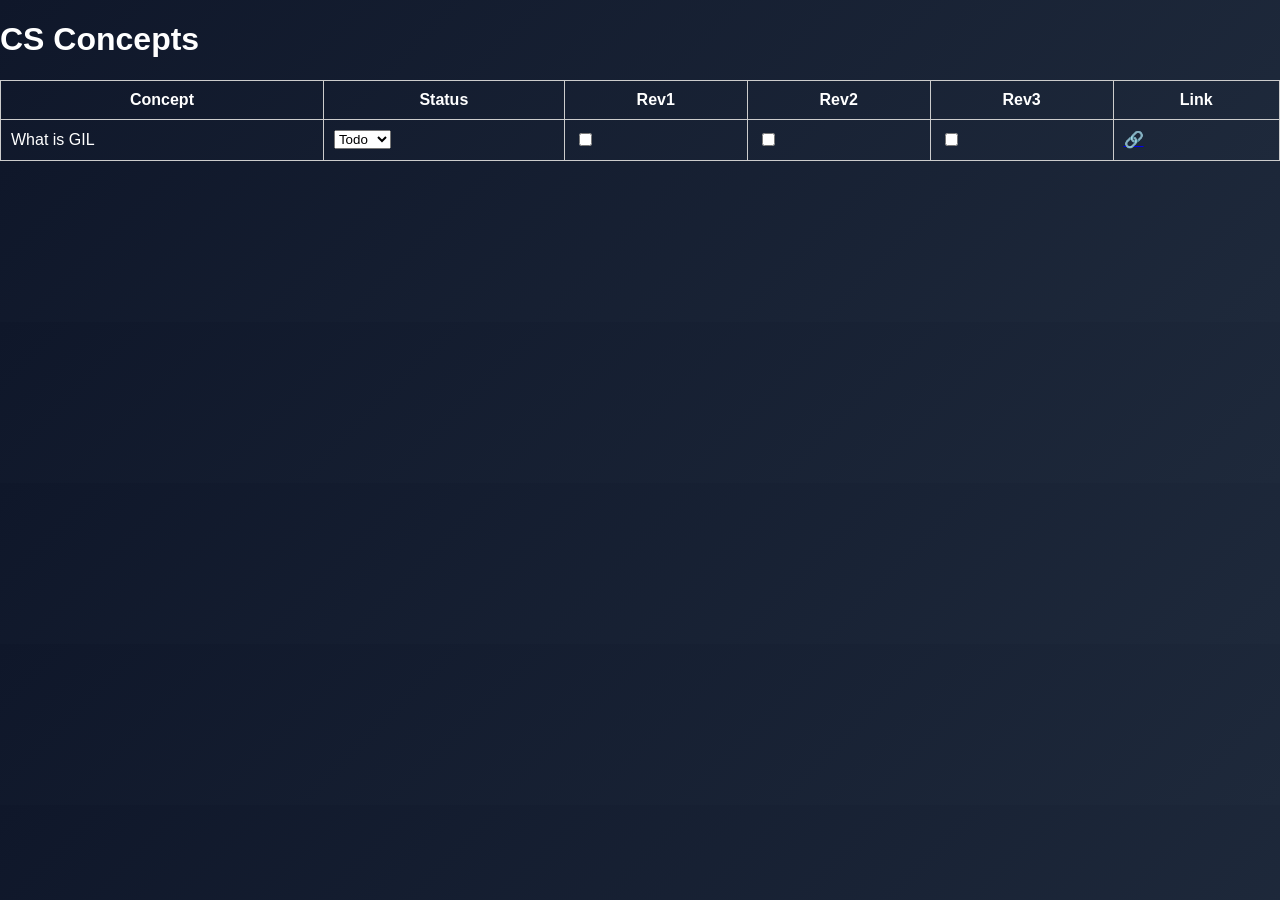
==== cs.html @ ec3ee874 "first commit" ====
<!DOCTYPE html>
<html>
<head>
<title>CS Tracker</title>
<link rel="stylesheet" href="css/styles.css">
</head>
<body>

<h1>CS Concepts</h1>
<table>
<thead>
<tr>
<th>Concept</th>
<th>Status</th>
<th>Rev1</th>
<th>Rev2</th>
<th>Rev3</th>
<th>Link</th>
</tr>
</thead>
<tbody></tbody>
</table>

<script src="js/storage.js"></script>
<script src="js/tracker.js"></script>
<script>loadTracker("cs")</script>

</body>
</html>
---- css/styles.css ----
body {
font-family: Arial, sans-serif;
margin: 0;
background: linear-gradient(135deg, #0f172a, #1e293b);
color: white;
}

.container {
text-align: center;
padding: 50px 20px;
}

.title {
font-size: 2.5rem;
margin-bottom: 40px;
}

.cards {
display: flex;
justify-content: center;
gap: 20px;
flex-wrap: wrap;
}

.card {
background: rgba(255,255,255,0.1);
padding: 20px;
border-radius: 10px;
text-decoration: none;
color: white;
width: 200px;
transition: 0.3s;
}

.card:hover {
transform: scale(1.05);
}

table {
width: 100%;
border-collapse: collapse;
}

td, th {
padding: 10px;
border: 1px solid #ccc;
}
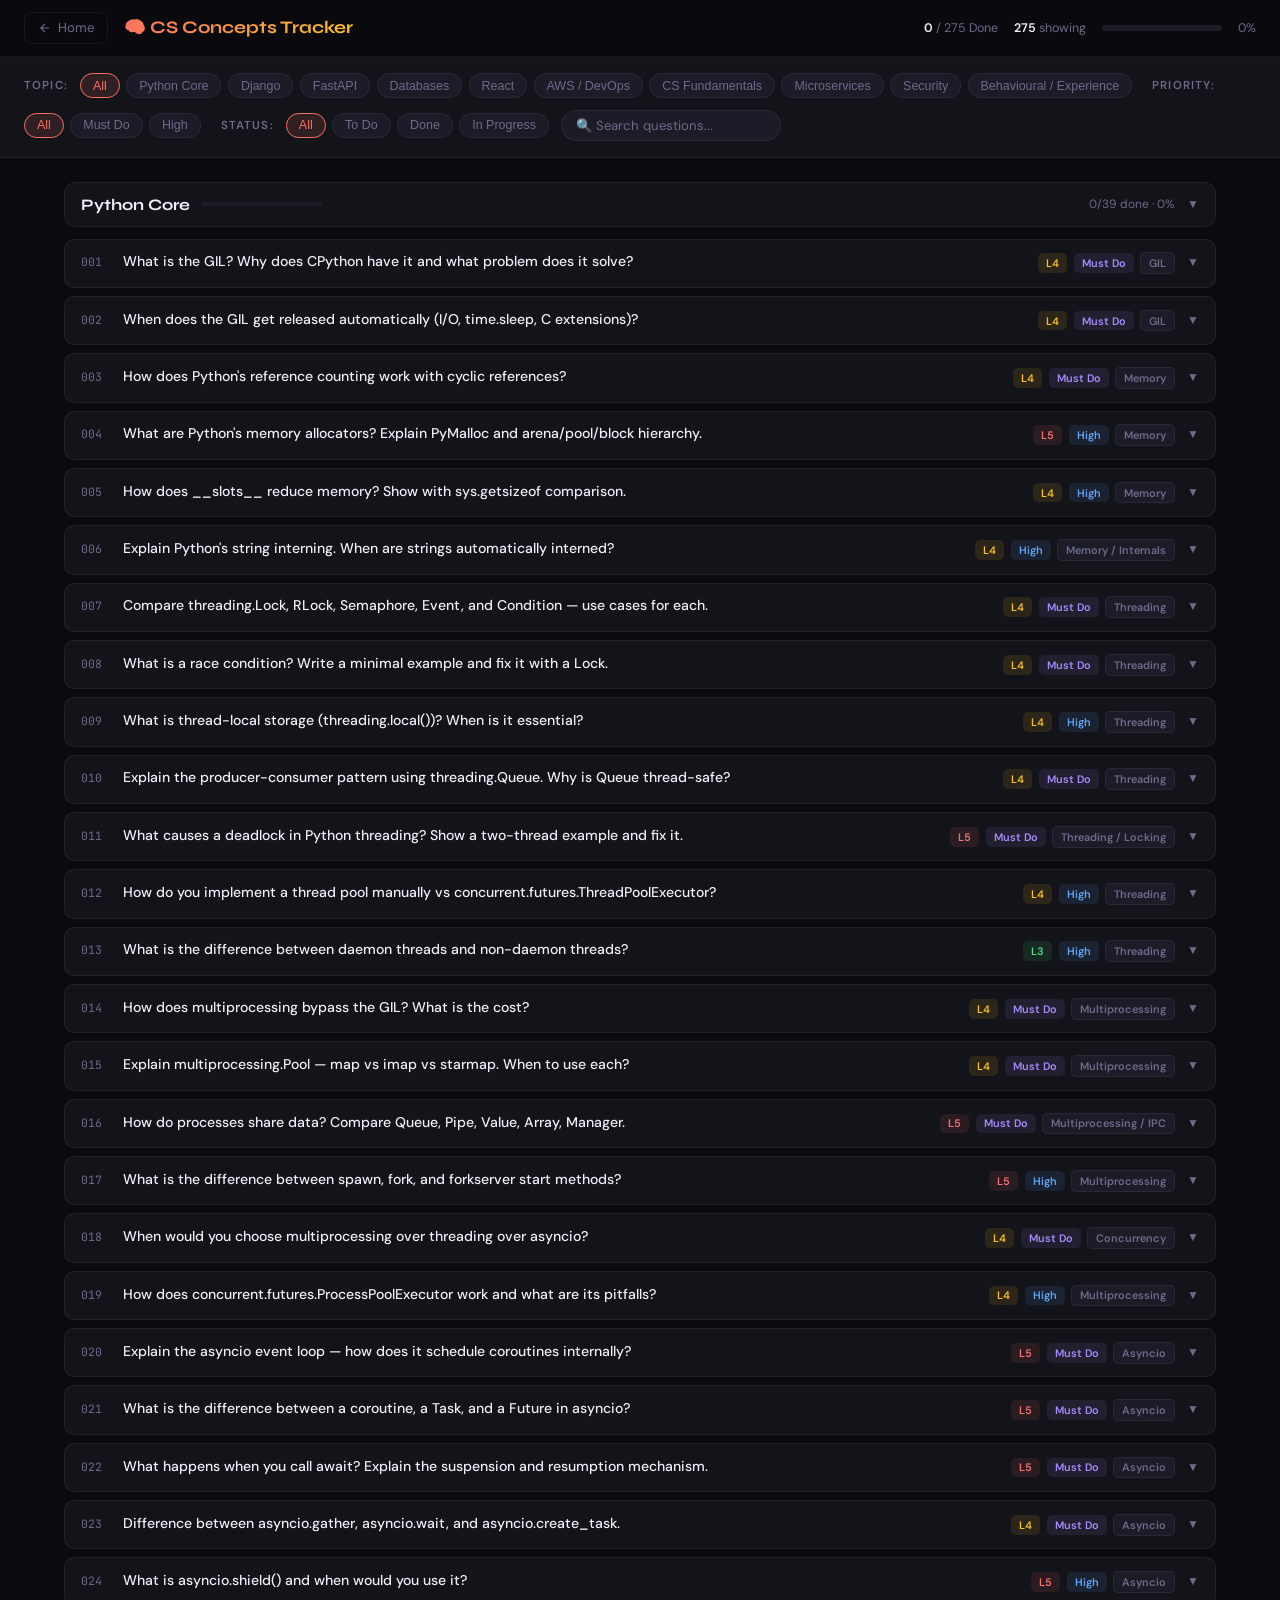
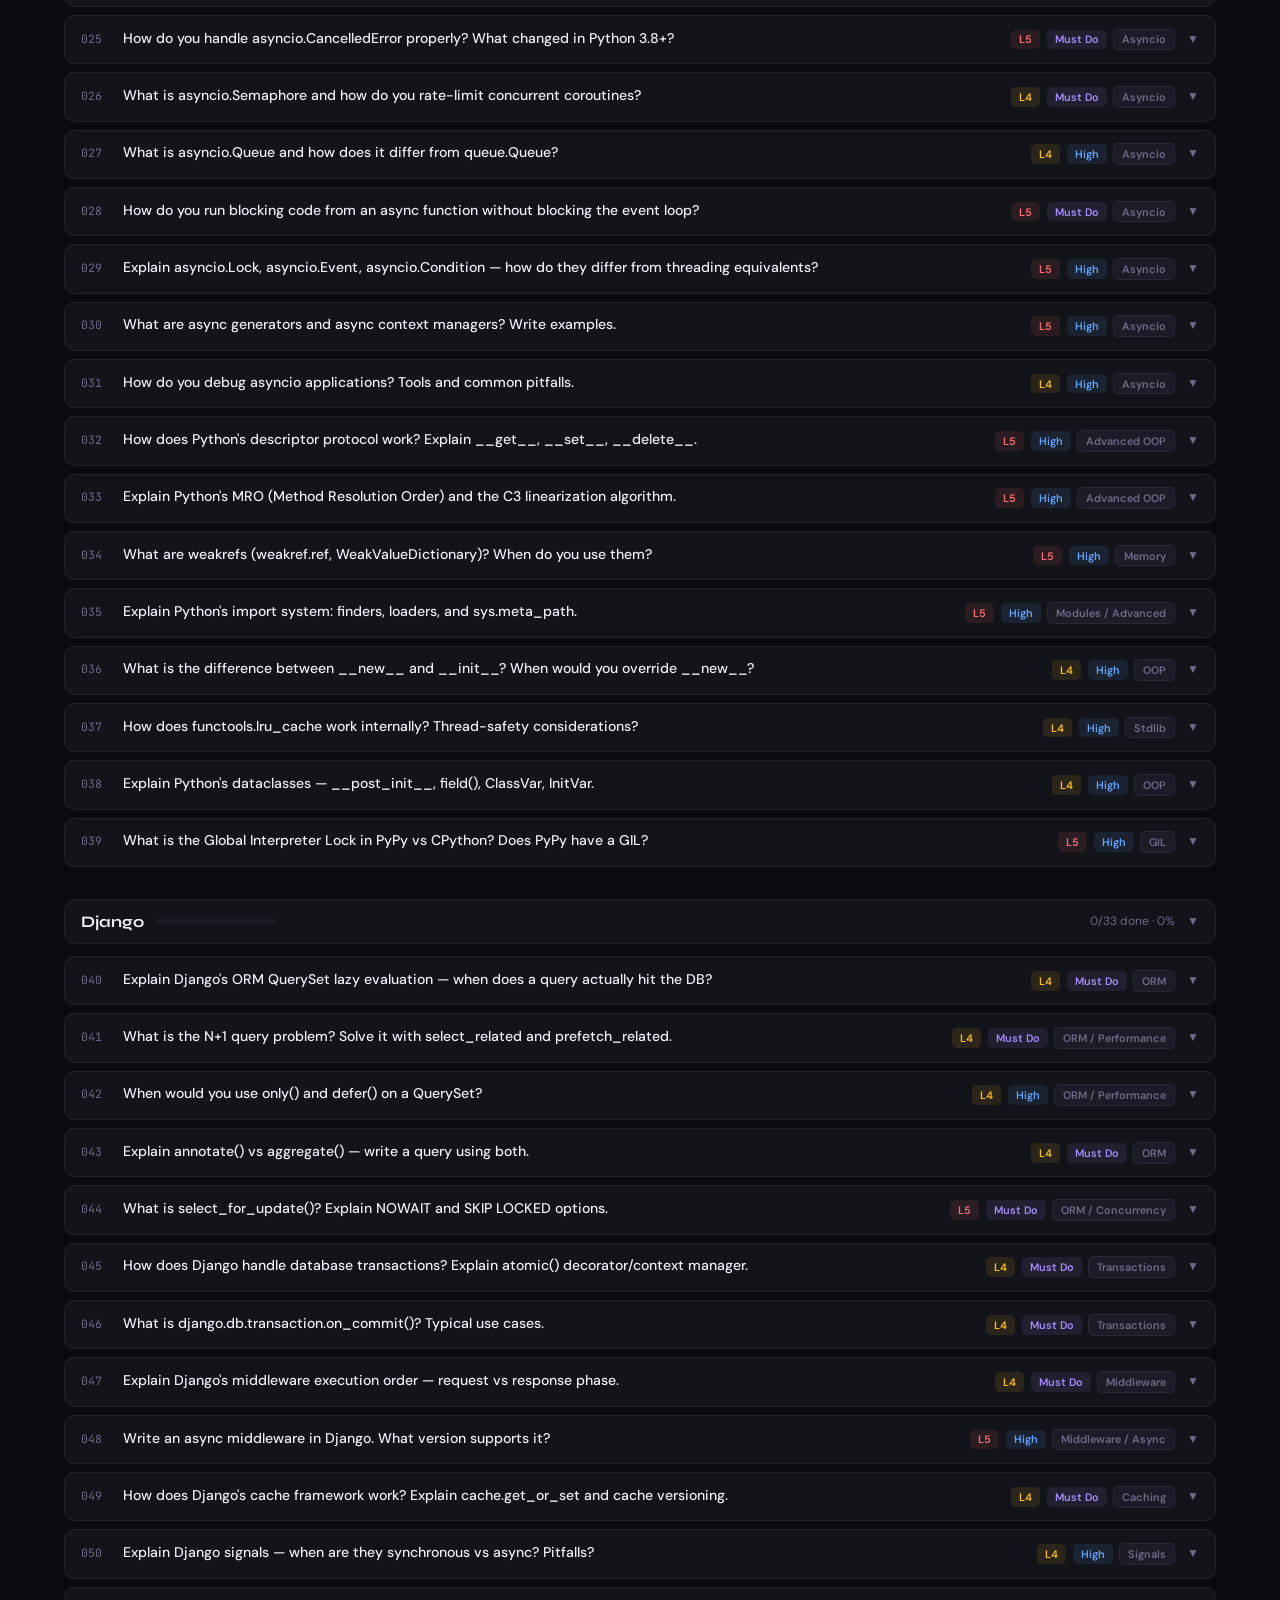
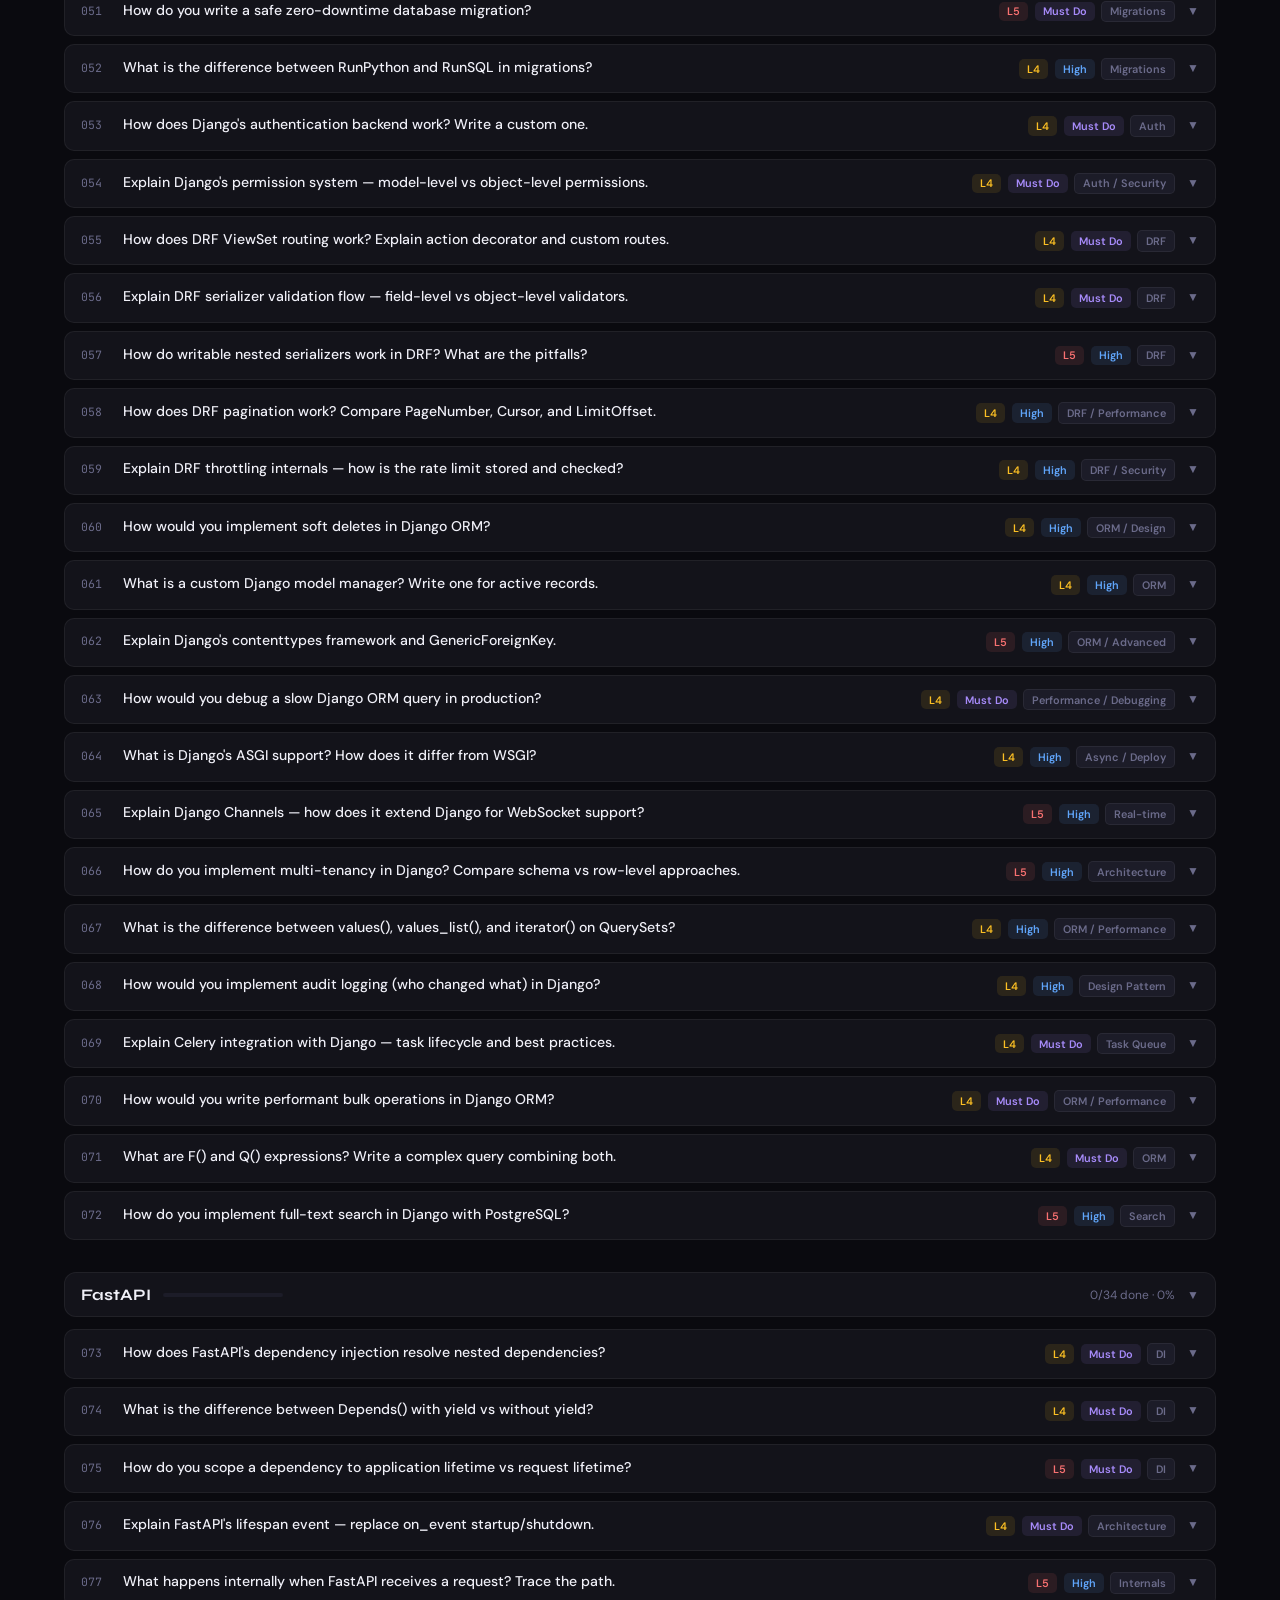
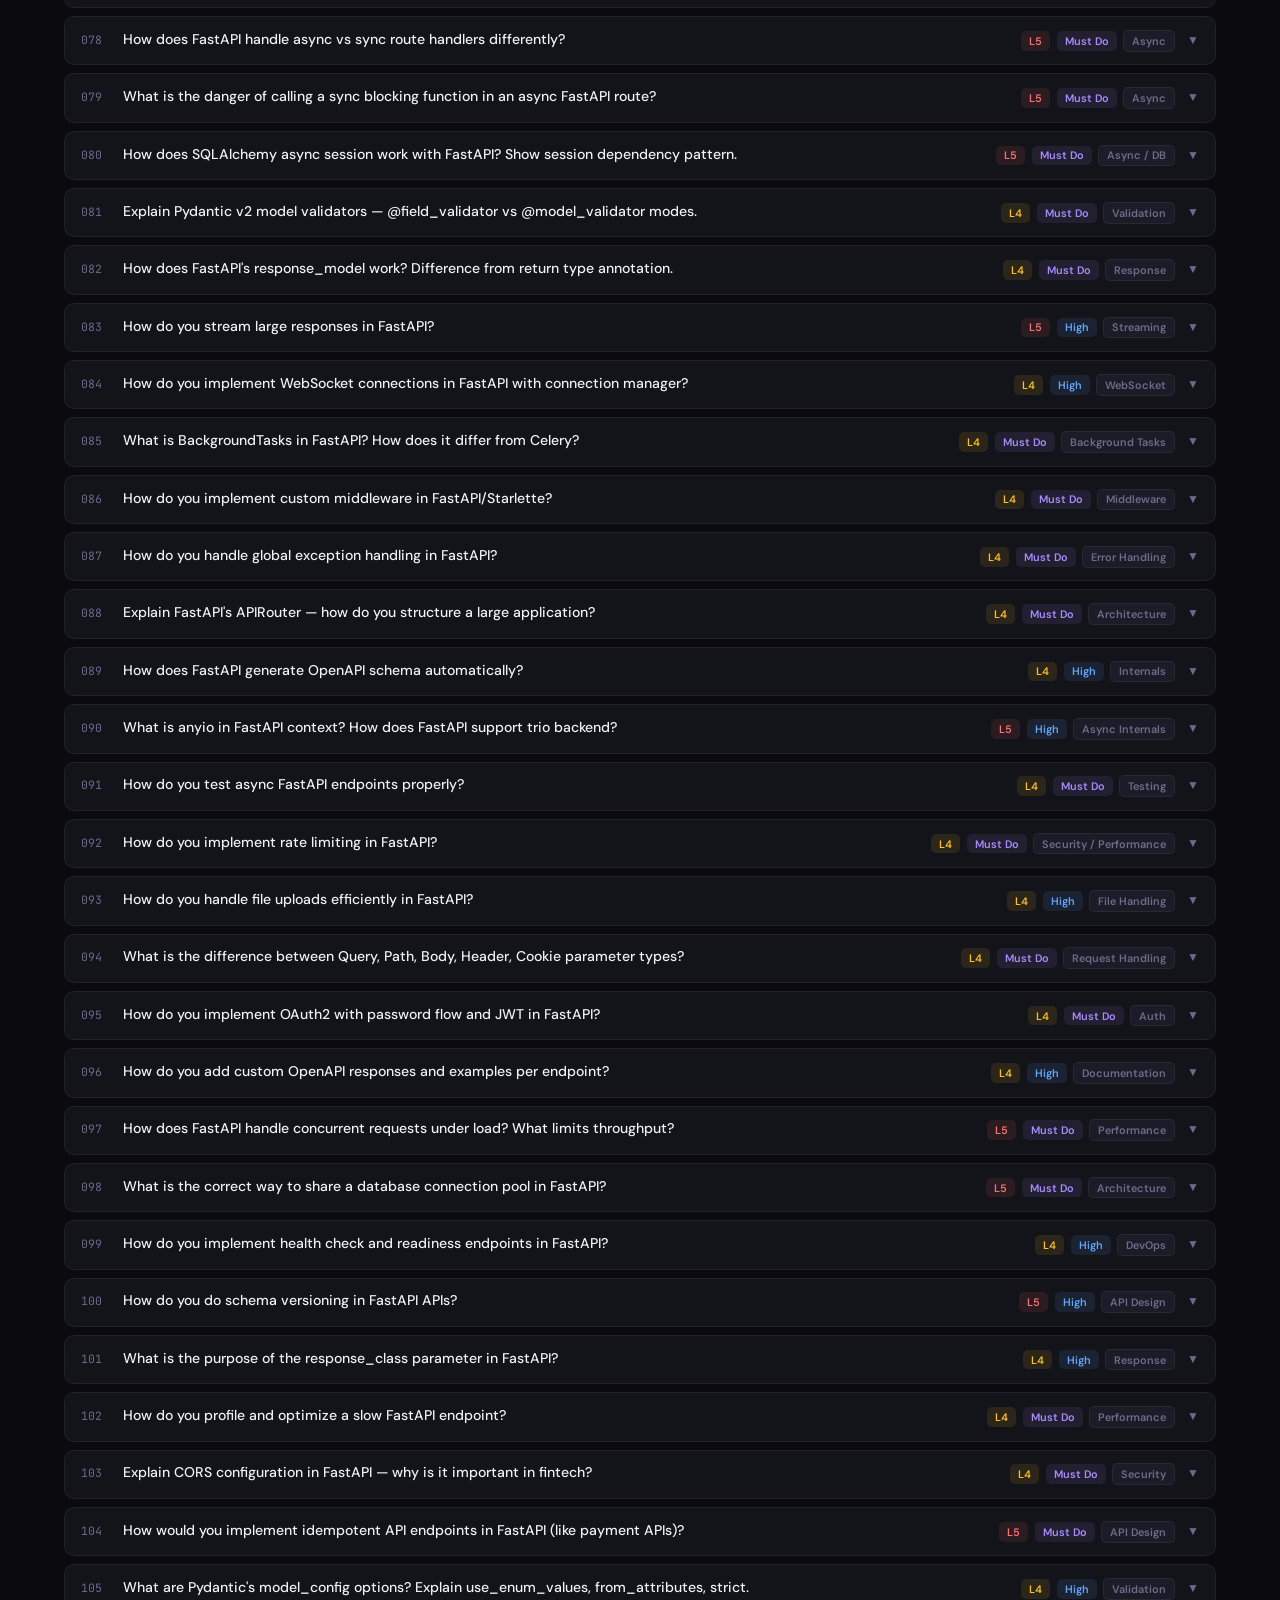
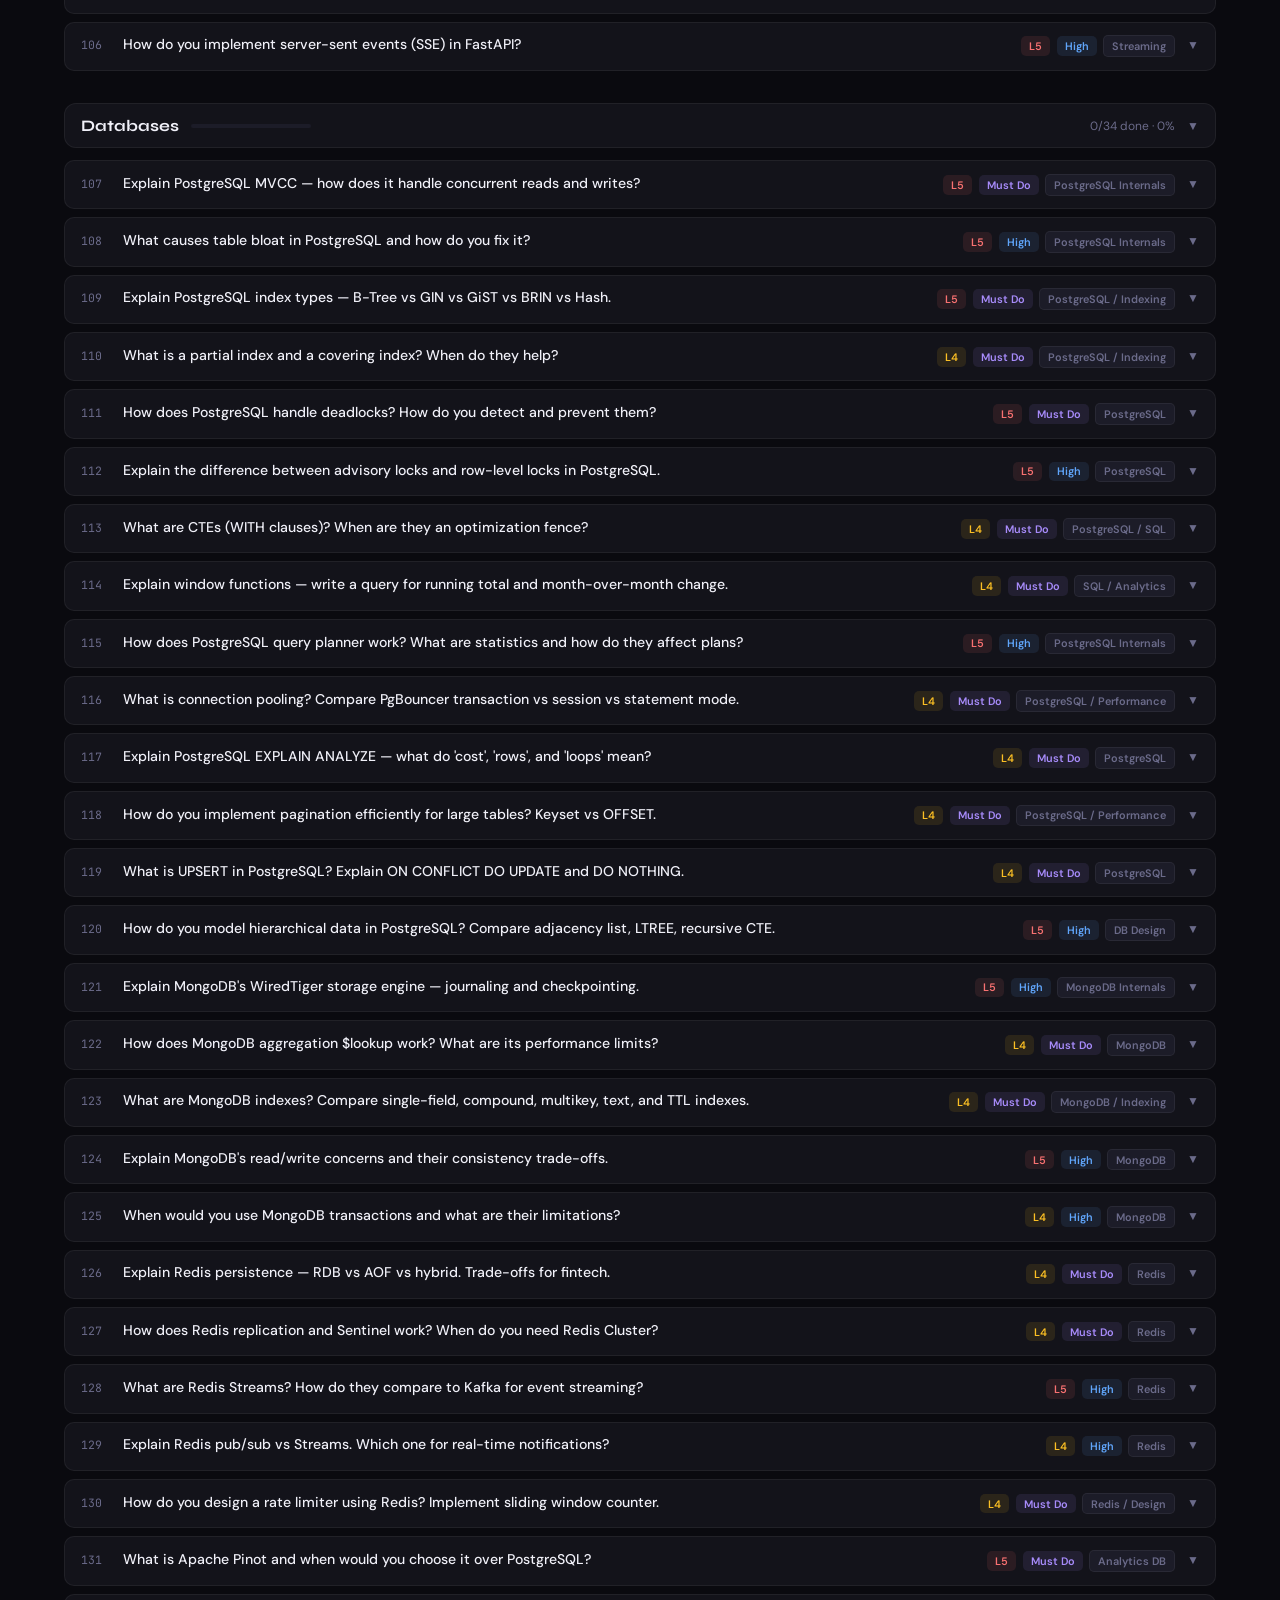
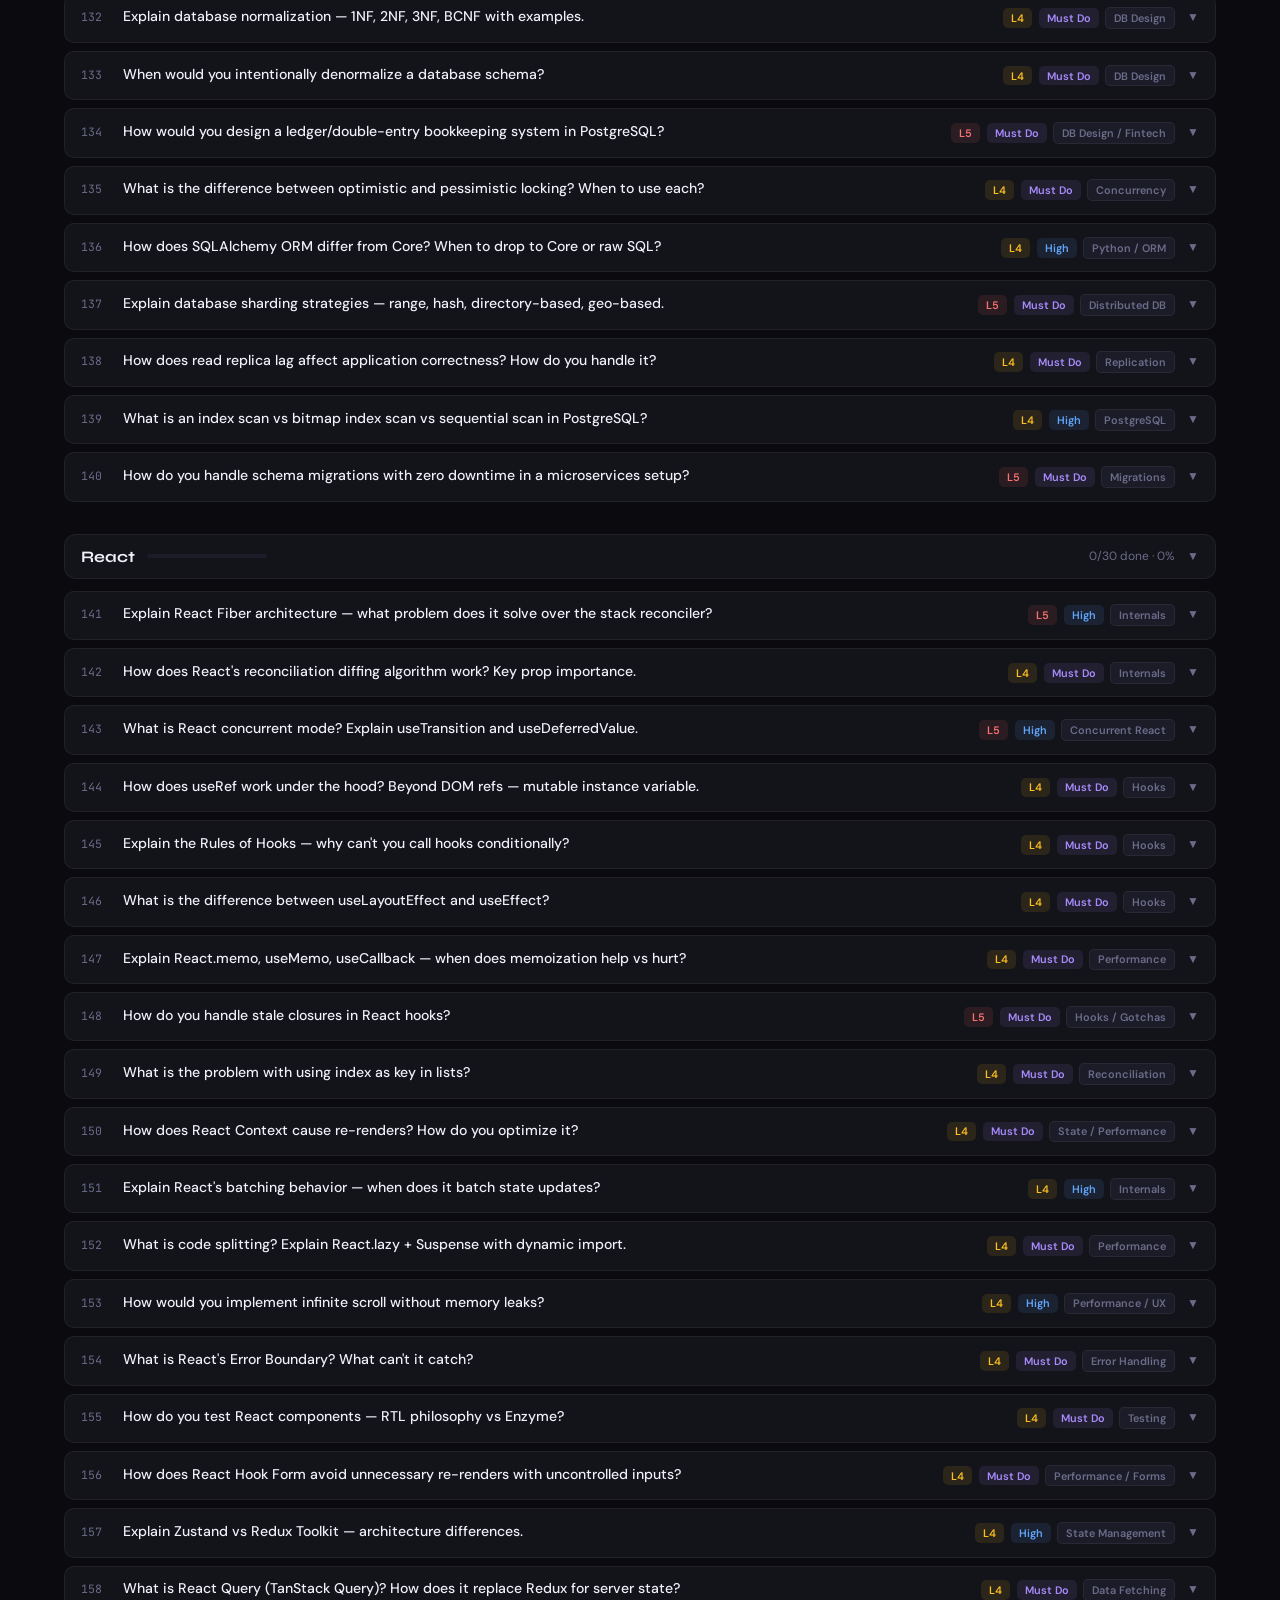
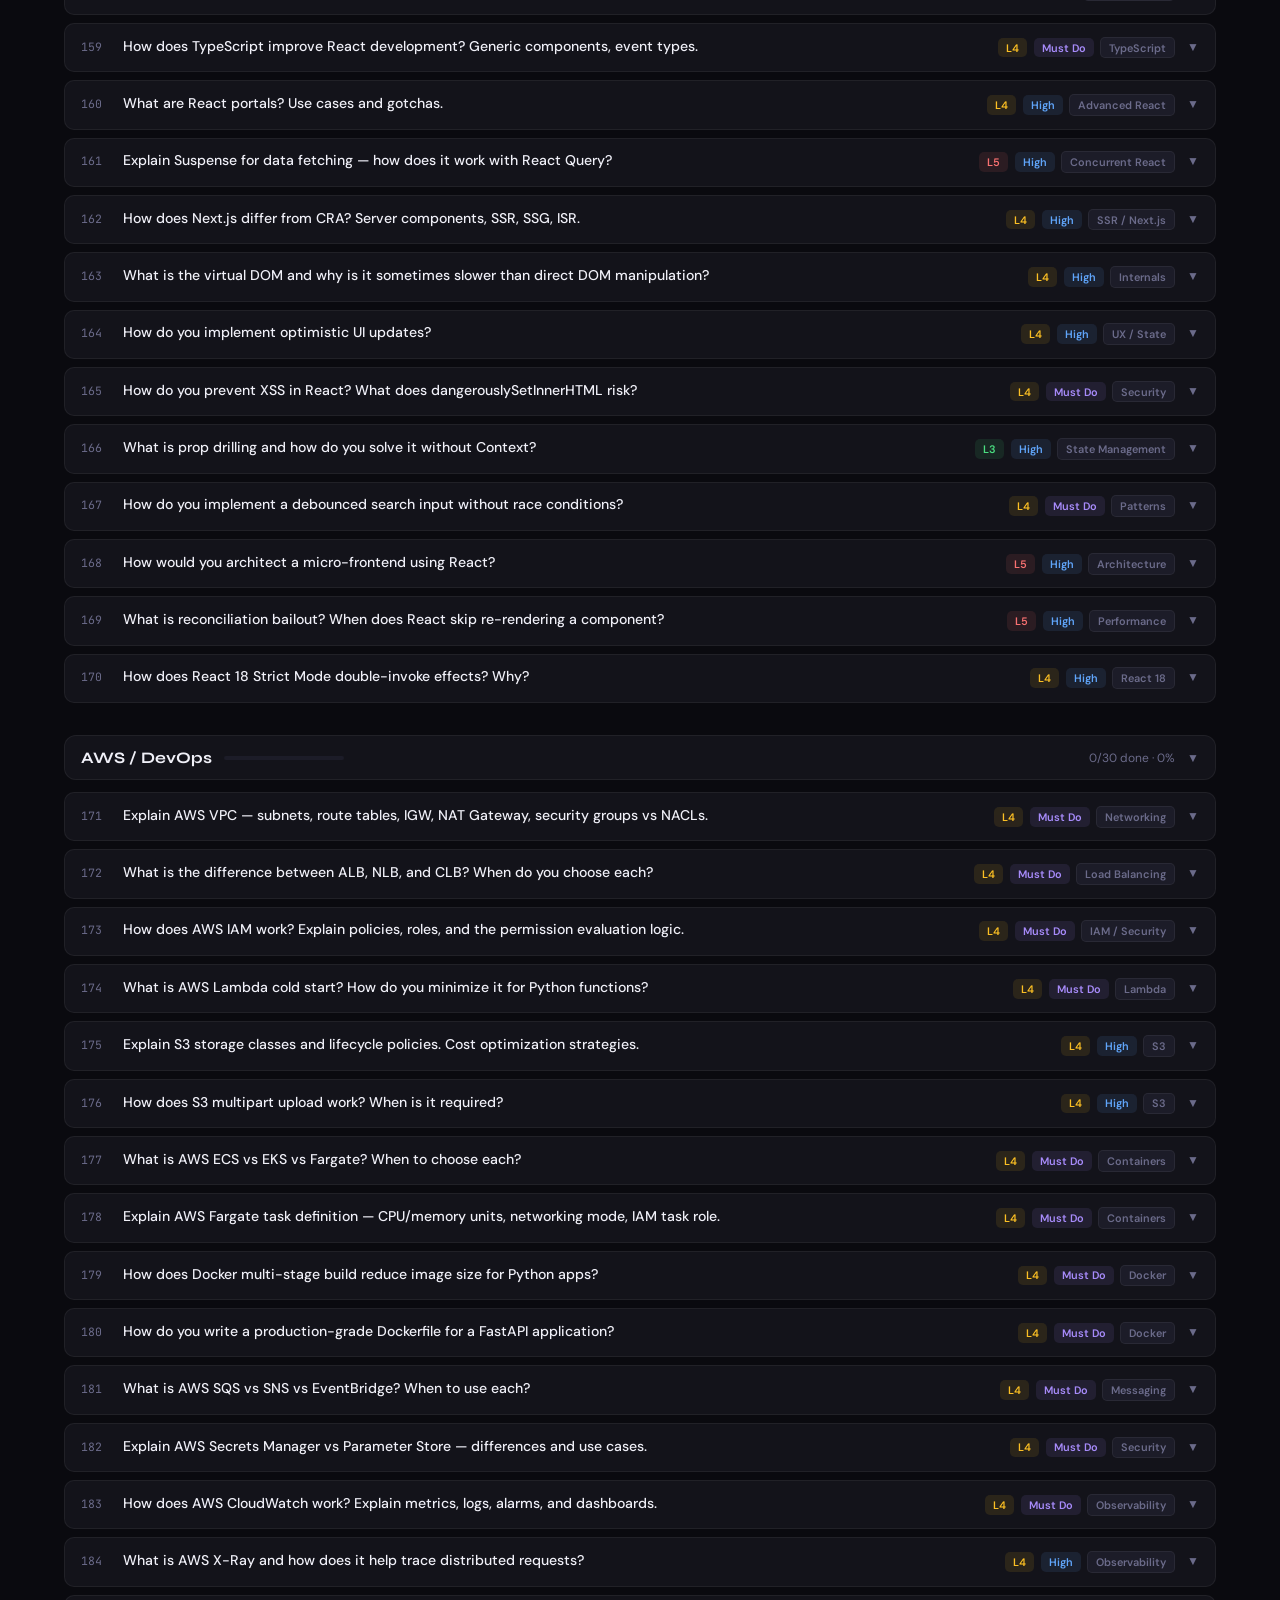
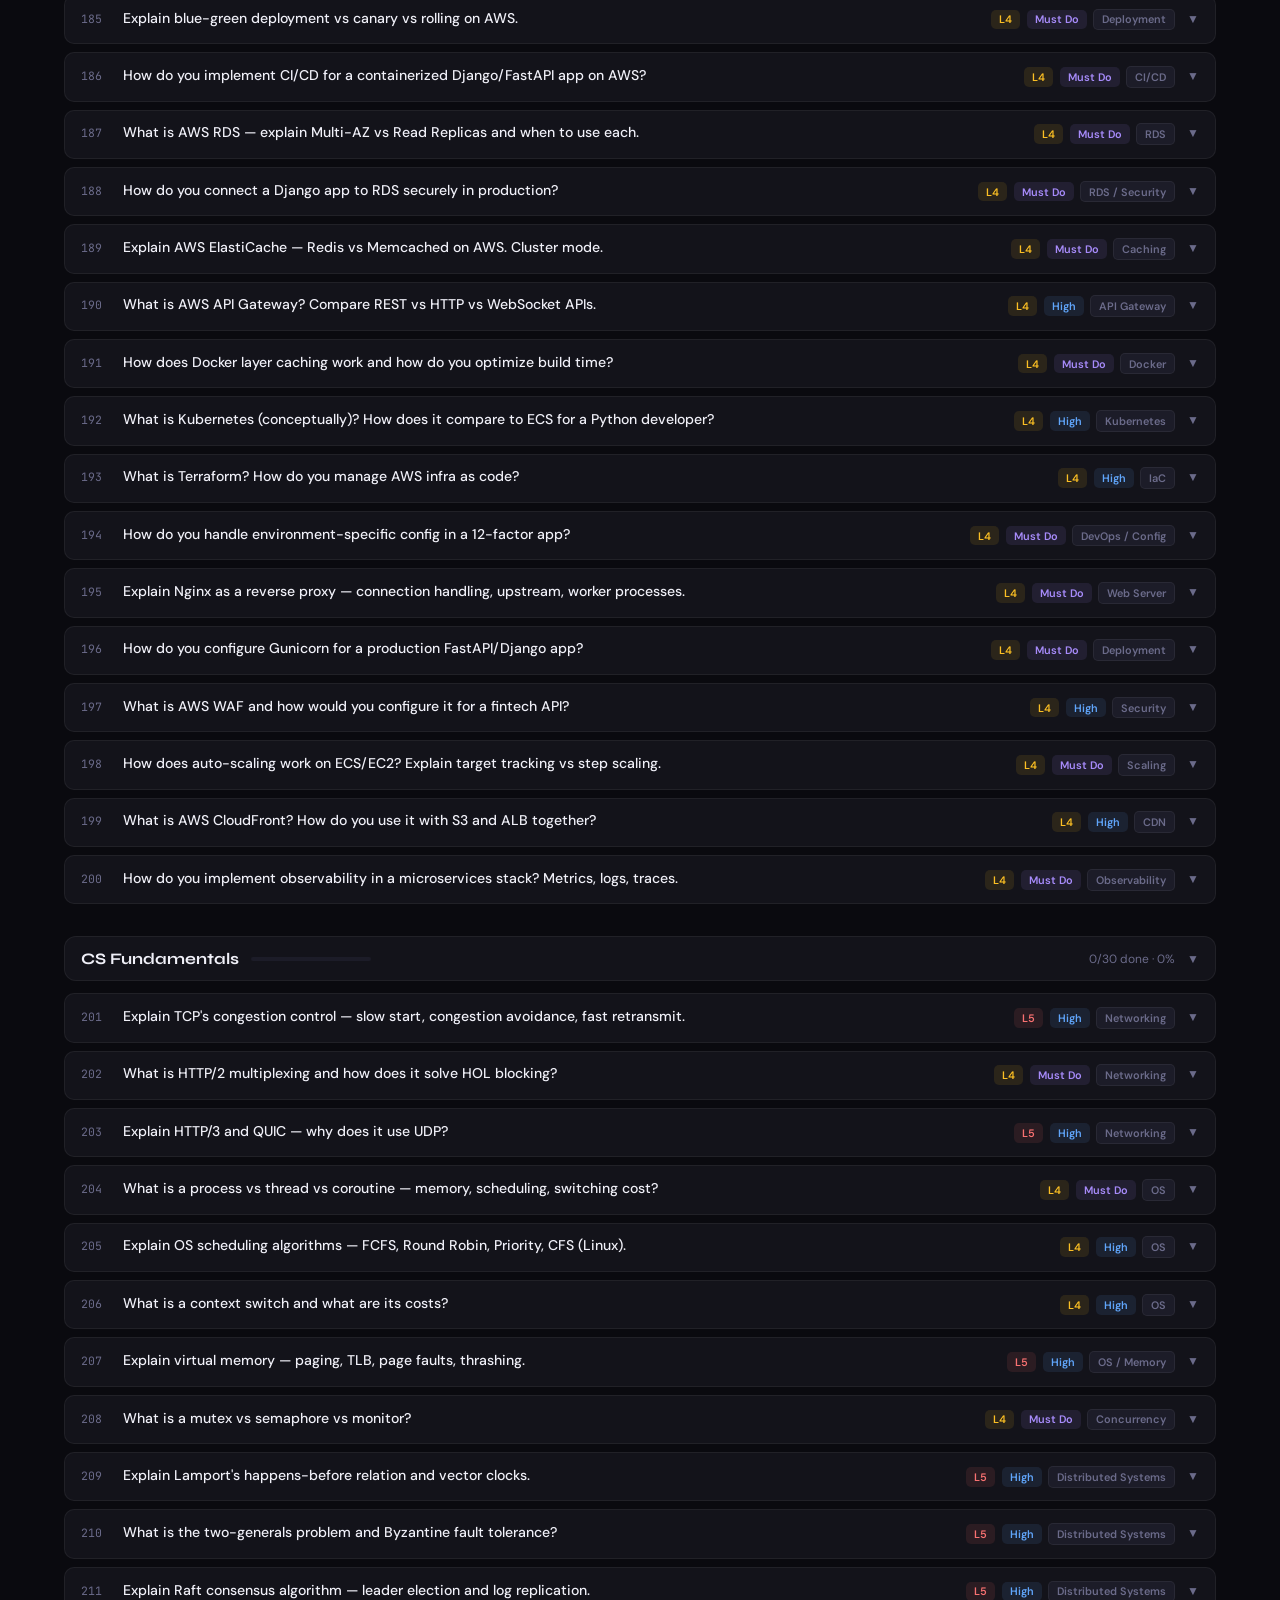
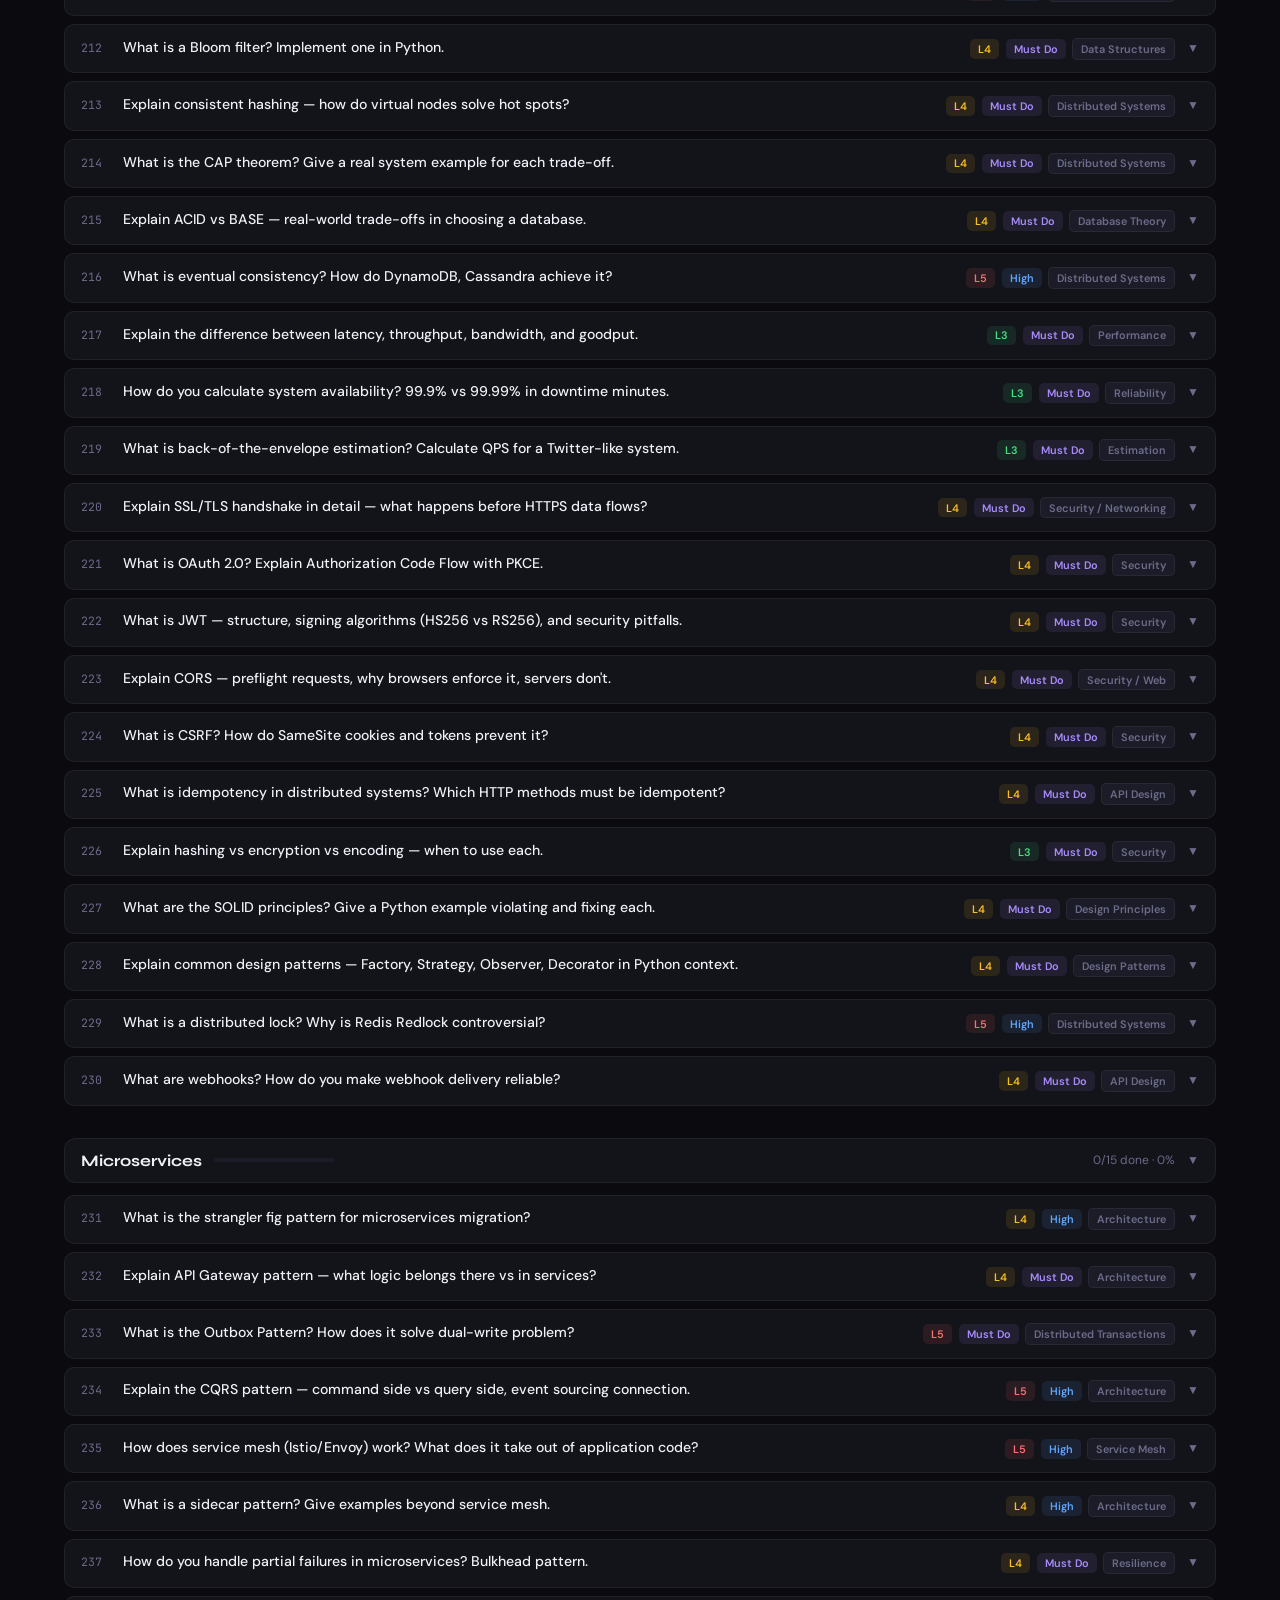
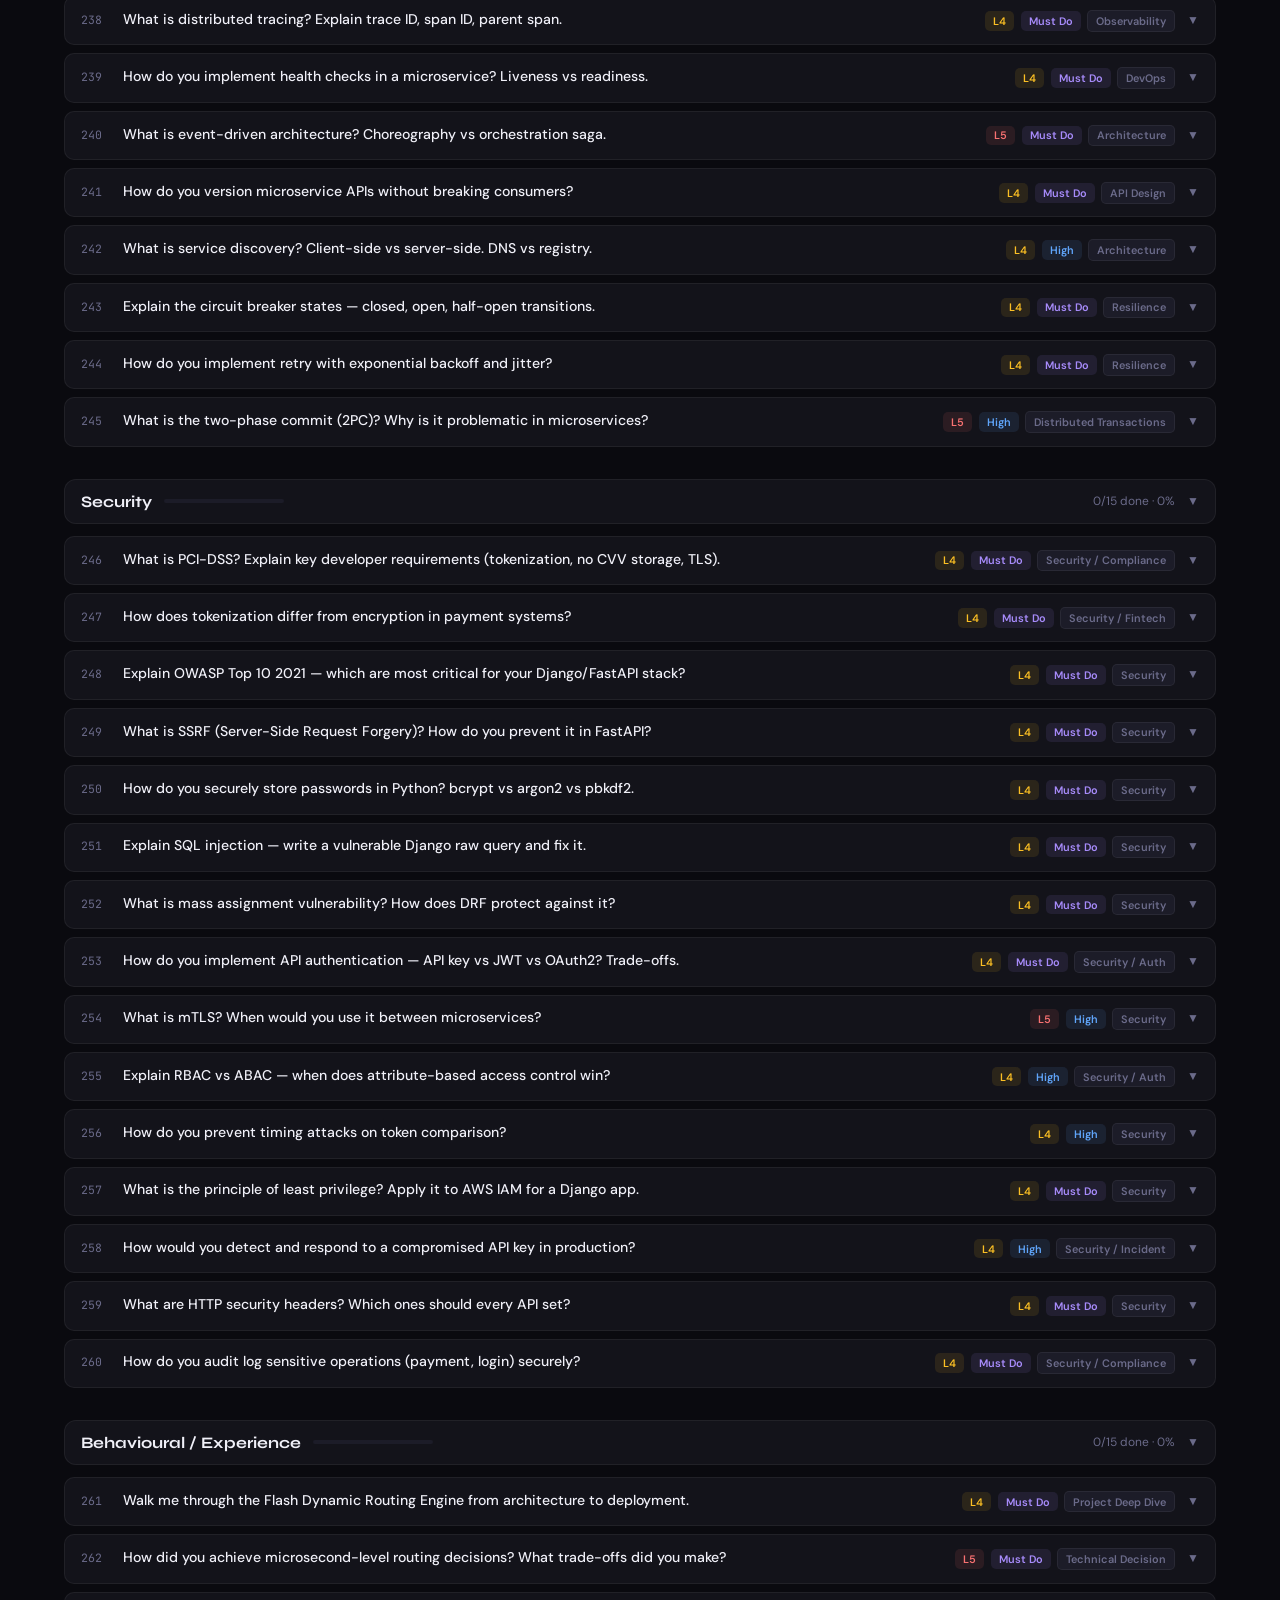
==== commit 83b569fe: "updated application UI" ====
--- a/cs.html
+++ b/cs.html
@@ -1,29 +1,401 @@
 <!DOCTYPE html>
-<html>
+<html lang="en">
 <head>
-<title>CS Tracker</title>
-<link rel="stylesheet" href="css/styles.css">
+<meta charset="UTF-8"/>
+<meta name="viewport" content="width=device-width, initial-scale=1.0"/>
+<title>CS Concepts — PrepForge</title>
+<link rel="preconnect" href="https://fonts.googleapis.com"/>
+<link href="https://fonts.googleapis.com/css2?family=Syne:wght@400;600;700;800&family=DM+Sans:wght@300;400;500&family=JetBrains+Mono:wght@400;500&display=swap" rel="stylesheet"/>
+<style>
+:root {
+  --bg: #0a0a0f;
+  --surface: #13131a;
+  --surface2: #1c1c28;
+  --border: rgba(255,255,255,0.06);
+  --text: #f0f0f8;
+  --muted: #6b6b8a;
+  --accent: #f97060;
+  --accent-dim: rgba(249,112,96,0.12);
+  --l3: #4ade80;
+  --l4: #fbbf24;
+  --l5: #f87171;
+  --must: #a78bfa;
+  --high: #60a5fa;
+}
+* { box-sizing: border-box; margin: 0; padding: 0; }
+body { font-family: 'DM Sans', sans-serif; background: var(--bg); color: var(--text); min-height: 100vh; }
+
+.topbar {
+  position: sticky; top: 0; z-index: 100;
+  background: rgba(10,10,15,0.9); backdrop-filter: blur(20px);
+  border-bottom: 1px solid var(--border);
+  padding: 0.75rem 1.5rem;
+  display: flex; align-items: center; gap: 1rem; flex-wrap: wrap;
+}
+.back-btn {
+  display: inline-flex; align-items: center; gap: 0.4rem;
+  color: var(--muted); text-decoration: none; font-size: 0.82rem;
+  padding: 0.4rem 0.8rem; border-radius: 8px; border: 1px solid var(--border);
+  transition: all 0.2s; white-space: nowrap;
+}
+.back-btn:hover { color: var(--text); border-color: var(--accent); }
+.topbar-title {
+  font-family: 'Syne', sans-serif; font-size: 1.1rem; font-weight: 700;
+  background: linear-gradient(135deg, var(--accent), #fbbf24);
+  -webkit-background-clip: text; -webkit-text-fill-color: transparent; background-clip: text;
+}
+.topbar-stats { display: flex; gap: 1rem; margin-left: auto; align-items: center; flex-wrap: wrap; }
+.tstat { font-size: 0.78rem; color: var(--muted); }
+.tstat strong { color: var(--text); font-weight: 600; }
+.progress-mini { width: 120px; height: 6px; background: var(--surface2); border-radius: 100px; overflow: hidden; }
+.progress-mini-fill { height: 100%; background: linear-gradient(90deg, var(--accent), #fbbf24); border-radius: 100px; transition: width 0.8s ease; }
+
+.filters {
+  padding: 1rem 1.5rem;
+  background: var(--surface);
+  border-bottom: 1px solid var(--border);
+  display: flex; gap: 0.75rem; flex-wrap: wrap; align-items: center;
+}
+.filter-label { font-size: 0.72rem; text-transform: uppercase; letter-spacing: 0.1em; color: var(--muted); font-weight: 600; }
+.filter-btn {
+  padding: 0.3rem 0.75rem; border-radius: 20px; font-size: 0.78rem; font-weight: 500;
+  background: var(--surface2); border: 1px solid var(--border); color: var(--muted);
+  cursor: pointer; transition: all 0.2s;
+}
+.filter-btn:hover { color: var(--text); border-color: rgba(249,112,96,0.4); }
+.filter-btn.active { background: var(--accent-dim); border-color: var(--accent); color: var(--accent); }
+.search-box {
+  padding: 0.35rem 0.9rem; border-radius: 20px; font-size: 0.82rem;
+  background: var(--surface2); border: 1px solid var(--border); color: var(--text);
+  outline: none; transition: border-color 0.2s; width: 220px;
+  font-family: 'DM Sans', sans-serif;
+}
+.search-box:focus { border-color: var(--accent); }
+.search-box::placeholder { color: var(--muted); }
+
+/* ACCORDION style cards */
+.cards-container { padding: 1.5rem; max-width: 1200px; margin: 0 auto; }
+.topic-group { margin-bottom: 2rem; }
+.topic-header {
+  display: flex; align-items: center; gap: 0.75rem;
+  padding: 0.75rem 1rem; background: var(--surface); border: 1px solid var(--border);
+  border-radius: 12px; margin-bottom: 0.75rem; cursor: pointer;
+  transition: all 0.2s;
+}
+.topic-header:hover { border-color: var(--accent); }
+.topic-name { font-family: 'Syne', sans-serif; font-weight: 700; font-size: 1rem; }
+.topic-count { font-size: 0.75rem; color: var(--muted); margin-left: auto; }
+.topic-progress-bar { flex: 1; max-width: 120px; height: 4px; background: var(--surface2); border-radius: 100px; overflow: hidden; }
+.topic-progress-fill { height: 100%; background: linear-gradient(90deg, var(--accent), #fbbf24); border-radius: 100px; }
+.topic-toggle { color: var(--muted); transition: transform 0.2s; font-size: 0.75rem; }
+.topic-group.collapsed .topic-toggle { transform: rotate(-90deg); }
+.topic-group.collapsed .questions-list { display: none; }
+
+.question-card {
+  background: var(--surface); border: 1px solid var(--border);
+  border-radius: 10px; margin-bottom: 0.5rem;
+  transition: border-color 0.2s;
+  overflow: hidden;
+}
+.question-card:hover { border-color: rgba(249,112,96,0.3); }
+.question-card.q-done { background: rgba(74,222,128,0.05); border-color: rgba(74,222,128,0.2); }
+
+.question-top {
+  display: flex; align-items: flex-start; gap: 0.75rem;
+  padding: 0.8rem 1rem; cursor: pointer;
+}
+.q-num { color: var(--muted); font-size: 0.72rem; font-family: 'JetBrains Mono', monospace; min-width: 30px; padding-top: 2px; }
+.q-text { flex: 1; font-size: 0.88rem; font-weight: 500; line-height: 1.4; }
+.q-badges { display: flex; gap: 0.4rem; flex-wrap: wrap; align-items: center; }
+.q-expand { color: var(--muted); font-size: 0.75rem; transition: transform 0.2s; padding-top: 2px; }
+.question-card.expanded .q-expand { transform: rotate(180deg); }
+
+.badge {
+  display: inline-block; padding: 0.18rem 0.5rem; border-radius: 5px;
+  font-size: 0.68rem; font-weight: 600; white-space: nowrap;
+}
+.badge-l3 { background: rgba(74,222,128,0.1); color: var(--l3); }
+.badge-l4 { background: rgba(251,191,36,0.1); color: var(--l4); }
+.badge-l5 { background: rgba(248,113,113,0.1); color: var(--l5); }
+.badge-must { background: rgba(167,139,250,0.1); color: var(--must); }
+.badge-high { background: rgba(96,165,250,0.1); color: var(--high); }
+.badge-cat { background: var(--surface2); color: var(--muted); border: 1px solid var(--border); }
+
+.question-body { display: none; padding: 0 1rem 1rem 3.2rem; }
+.question-card.expanded .question-body { display: block; }
+.q-hints {
+  background: var(--surface2); border-radius: 8px; padding: 0.75rem 1rem;
+  font-size: 0.82rem; color: var(--muted); line-height: 1.6; margin-bottom: 0.75rem;
+  border-left: 2px solid var(--accent);
+}
+.q-actions {
+  display: flex; align-items: center; gap: 0.75rem; flex-wrap: wrap;
+}
+.status-select {
+  padding: 0.25rem 0.6rem; border-radius: 8px; font-size: 0.75rem; font-weight: 500;
+  border: 1px solid var(--border); background: var(--surface2); color: var(--muted);
+  cursor: pointer; outline: none; font-family: 'DM Sans', sans-serif;
+}
+.status-select.status-done { background: rgba(74,222,128,0.1); color: var(--l3); border-color: rgba(74,222,128,0.3); }
+.status-select.status-inprog { background: rgba(251,191,36,0.1); color: var(--l4); border-color: rgba(251,191,36,0.3); }
+.status-select.status-skip { background: rgba(248,113,113,0.1); color: var(--l5); border-color: rgba(248,113,113,0.3); }
+.rev-btns { display: flex; gap: 0.3rem; }
+.rev-btn {
+  padding: 0.2rem 0.5rem; border-radius: 6px; border: 1px solid var(--border);
+  background: var(--surface2); color: var(--muted); font-size: 0.7rem; font-weight: 700;
+  cursor: pointer; transition: all 0.2s;
+}
+.rev-btn:hover { border-color: var(--accent); color: var(--accent); }
+.rev-btn.rev-done { background: var(--accent-dim); border-color: var(--accent); color: var(--accent); }
+.q-link {
+  display: inline-flex; align-items: center; gap: 0.3rem;
+  color: var(--accent); text-decoration: none; font-size: 0.78rem;
+  margin-left: auto;
+}
+.q-link:hover { opacity: 0.7; }
+
+.no-results { text-align: center; padding: 4rem 2rem; color: var(--muted); }
+
+@media (max-width: 640px) {
+  .topbar { padding: 0.6rem 1rem; }
+  .filters { padding: 0.75rem 1rem; }
+  .search-box { width: 100%; }
+  .cards-container { padding: 0.75rem; }
+  .q-badges { display: none; }
+  .topbar-stats .progress-mini { display: none; }
+}
+</style>
 </head>
 <body>
 
-<h1>CS Concepts</h1>
-<table>
-<thead>
-<tr>
-<th>Concept</th>
-<th>Status</th>
-<th>Rev1</th>
-<th>Rev2</th>
-<th>Rev3</th>
-<th>Link</th>
-</tr>
-</thead>
-<tbody></tbody>
-</table>
-
-<script src="js/storage.js"></script>
-<script src="js/tracker.js"></script>
-<script>loadTracker("cs")</script>
-
+<div class="topbar">
+  <a href="index.html" class="back-btn">
+    <svg width="14" height="14" fill="none" stroke="currentColor" stroke-width="2" viewBox="0 0 24 24"><path d="M19 12H5M12 5l-7 7 7 7"/></svg>
+    Home
+  </a>
+  <div class="topbar-title">🧠 CS Concepts Tracker</div>
+  <div class="topbar-stats">
+    <div class="tstat"><strong id="done-count">0</strong> / 275 Done</div>
+    <div class="tstat"><strong id="showing-count">275</strong> showing</div>
+    <div class="progress-mini"><div class="progress-mini-fill" id="top-progress" style="width:0%"></div></div>
+    <div class="tstat" id="pct-text">0%</div>
+  </div>
+</div>
+
+<div class="filters">
+  <span class="filter-label">Topic:</span>
+  <div id="topic-filters" style="display:flex;gap:0.4rem;flex-wrap:wrap">
+    <button class="filter-btn active" data-filter="topic" data-value="all">All</button>
+  </div>
+  <span class="filter-label" style="margin-left:0.5rem">Priority:</span>
+  <div id="priority-filters" style="display:flex;gap:0.4rem;flex-wrap:wrap">
+    <button class="filter-btn active" data-filter="priority" data-value="all">All</button>
+    <button class="filter-btn" data-filter="priority" data-value="Must Do">Must Do</button>
+    <button class="filter-btn" data-filter="priority" data-value="High">High</button>
+  </div>
+  <span class="filter-label" style="margin-left:0.5rem">Status:</span>
+  <div id="status-filters" style="display:flex;gap:0.4rem;flex-wrap:wrap">
+    <button class="filter-btn active" data-filter="status" data-value="all">All</button>
+    <button class="filter-btn" data-filter="status" data-value="To Do">To Do</button>
+    <button class="filter-btn" data-filter="status" data-value="Done">Done</button>
+    <button class="filter-btn" data-filter="status" data-value="In Progress">In Progress</button>
+  </div>
+  <input type="text" class="search-box" id="search" placeholder="🔍 Search questions..."/>
+</div>
+
+<div class="cards-container" id="cards-container">
+  <div class="no-results" id="no-results" style="display:none">No questions match your filters.</div>
+</div>
+
+<script>
+const RAW_DATA = [{"topic": "Python Core", "question": "What is the GIL? Why does CPython have it and what problem does it solve?", "category": "GIL", "difficulty": "L4", "priority": "Must Do", "status": "To Do", "rev1": "", "rev2": "", "rev3": "", "hints": "Reference counting thread-safety, trade-off: simplicity vs parallelism, C extensions can release GIL", "link": "https://realpython.com/python-gil/"}, {"topic": "Python Core", "question": "When does the GIL get released automatically (I/O, time.sleep, C extensions)?", "category": "GIL", "difficulty": "L4", "priority": "Must Do", "status": "To Do", "rev1": "", "rev2": "", "rev3": "", "hints": "sys.getswitchinterval() default 5ms, I/O syscalls release GIL, NumPy releases during computation", "link": "https://docs.python.org/3/library/sys.html#sys.getswitchinterval"}, {"topic": "Python Core", "question": "How does Python's reference counting work with cyclic references?", "category": "Memory", "difficulty": "L4", "priority": "Must Do", "status": "To Do", "rev1": "", "rev2": "", "rev3": "", "hints": "rc=0 triggers dealloc, cycles need cyclic GC (gc module), gc.collect(), __del__ interference", "link": "https://devguide.python.org/internals/garbage-collector/"}, {"topic": "Python Core", "question": "What are Python's memory allocators? Explain PyMalloc and arena/pool/block hierarchy.", "category": "Memory", "difficulty": "L5", "priority": "High", "status": "To Do", "rev1": "", "rev2": "", "rev3": "", "hints": "256 bytes threshold, 256KB arenas, 4KB pools, blocks per size class, OS malloc for large objects", "link": "https://realpython.com/python-memory-management/"}, {"topic": "Python Core", "question": "How does __slots__ reduce memory? Show with sys.getsizeof comparison.", "category": "Memory", "difficulty": "L4", "priority": "High", "status": "To Do", "rev1": "", "rev2": "", "rev3": "", "hints": "Eliminates per-instance __dict__, fixed-size struct, no dynamic attributes, inheritance caveats", "link": "https://docs.python.org/3/reference/datamodel.html#slots"}, {"topic": "Python Core", "question": "Explain Python's string interning. When are strings automatically interned?", "category": "Memory / Internals", "difficulty": "L4", "priority": "High", "status": "To Do", "rev1": "", "rev2": "", "rev3": "", "hints": "compile-time constants, identifiers, sys.intern(), id() comparison, CPython implementation detail", "link": "https://stackabuse.com/guide-to-string-interning-in-python/"}, {"topic": "Python Core", "question": "Compare threading.Lock, RLock, Semaphore, Event, and Condition \u2014 use cases for each.", "category": "Threading", "difficulty": "L4", "priority": "Must Do", "status": "To Do", "rev1": "", "rev2": "", "rev3": "", "hints": "Lock=mutex, RLock=reentrant, Semaphore=N slots, Event=flag signaling, Condition=wait/notify", "link": "https://docs.python.org/3/library/threading.html"}, {"topic": "Python Core", "question": "What is a race condition? Write a minimal example and fix it with a Lock.", "category": "Threading", "difficulty": "L4", "priority": "Must Do", "status": "To Do", "rev1": "", "rev2": "", "rev3": "", "hints": "Shared counter++ not atomic, Lock context manager, demonstrate with time.sleep to amplify race", "link": "https://realpython.com/intro-to-python-threading/"}, {"topic": "Python Core", "question": "What is thread-local storage (threading.local())? When is it essential?", "category": "Threading", "difficulty": "L4", "priority": "High", "status": "To Do", "rev1": "", "rev2": "", "rev3": "", "hints": "Per-thread data (DB connections, request context), Flask g object internals, Django request storage", "link": "https://docs.python.org/3/library/threading.html#thread-local-data"}, {"topic": "Python Core", "question": "Explain the producer-consumer pattern using threading.Queue. Why is Queue thread-safe?", "category": "Threading", "difficulty": "L4", "priority": "Must Do", "status": "To Do", "rev1": "", "rev2": "", "rev3": "", "hints": "GIL + deque operations, queue.get(block=True), task_done/join for graceful shutdown", "link": "https://realpython.com/queue-in-python/"}, {"topic": "Python Core", "question": "What causes a deadlock in Python threading? Show a two-thread example and fix it.", "category": "Threading / Locking", "difficulty": "L5", "priority": "Must Do", "status": "To Do", "rev1": "", "rev2": "", "rev3": "", "hints": "Circular lock acquisition, fix: consistent lock ordering, trylock with timeout, use RLock carefully", "link": "https://realpython.com/intro-to-python-threading/#deadlock"}, {"topic": "Python Core", "question": "How do you implement a thread pool manually vs concurrent.futures.ThreadPoolExecutor?", "category": "Threading", "difficulty": "L4", "priority": "High", "status": "To Do", "rev1": "", "rev2": "", "rev3": "", "hints": "Worker threads + queue, ThreadPoolExecutor(max_workers), submit vs map, future.result(), shutdown", "link": "https://docs.python.org/3/library/concurrent.futures.html"}, {"topic": "Python Core", "question": "What is the difference between daemon threads and non-daemon threads?", "category": "Threading", "difficulty": "L3", "priority": "High", "status": "To Do", "rev1": "", "rev2": "", "rev3": "", "hints": "Daemon threads killed when main exits, non-daemon keep process alive, thread.daemon=True", "link": "https://docs.python.org/3/library/threading.html#thread-objects"}, {"topic": "Python Core", "question": "How does multiprocessing bypass the GIL? What is the cost?", "category": "Multiprocessing", "difficulty": "L4", "priority": "Must Do", "status": "To Do", "rev1": "", "rev2": "", "rev3": "", "hints": "Separate OS processes, separate memory space, IPC overhead, pickle serialization cost", "link": "https://docs.python.org/3/library/multiprocessing.html"}, {"topic": "Python Core", "question": "Explain multiprocessing.Pool \u2014 map vs imap vs starmap. When to use each?", "category": "Multiprocessing", "difficulty": "L4", "priority": "Must Do", "status": "To Do", "rev1": "", "rev2": "", "rev3": "", "hints": "map blocks, imap lazy iterator, starmap for multi-args, chunksize tuning for large datasets", "link": "https://docs.python.org/3/library/multiprocessing.html#multiprocessing.pool.Pool"}, {"topic": "Python Core", "question": "How do processes share data? Compare Queue, Pipe, Value, Array, Manager.", "category": "Multiprocessing / IPC", "difficulty": "L5", "priority": "Must Do", "status": "To Do", "rev1": "", "rev2": "", "rev3": "", "hints": "Queue=safe FIFO, Pipe=duplex, Value/Array=shared memory, Manager=proxy objects (slower)", "link": "https://docs.python.org/3/library/multiprocessing.html#sharing-state-between-processes"}, {"topic": "Python Core", "question": "What is the difference between spawn, fork, and forkserver start methods?", "category": "Multiprocessing", "difficulty": "L5", "priority": "High", "status": "To Do", "rev1": "", "rev2": "", "rev3": "", "hints": "fork=copy parent (fast, unsafe with threads), spawn=fresh interpreter (safe, slow), macOS default changed", "link": "https://docs.python.org/3/library/multiprocessing.html#contexts-and-start-methods"}, {"topic": "Python Core", "question": "When would you choose multiprocessing over threading over asyncio?", "category": "Concurrency", "difficulty": "L4", "priority": "Must Do", "status": "To Do", "rev1": "", "rev2": "", "rev3": "", "hints": "CPU-bound=multiprocessing, I/O-bound+threads=threading, I/O-bound+scale=asyncio, hybrid patterns", "link": "https://realpython.com/python-concurrency/"}, {"topic": "Python Core", "question": "How does concurrent.futures.ProcessPoolExecutor work and what are its pitfalls?", "category": "Multiprocessing", "difficulty": "L4", "priority": "High", "status": "To Do", "rev1": "", "rev2": "", "rev3": "", "hints": "Wraps multiprocessing.Pool, pickle limitation, large data overhead, exception propagation", "link": "https://docs.python.org/3/library/concurrent.futures.html#processpoolexecutor"}, {"topic": "Python Core", "question": "Explain the asyncio event loop \u2014 how does it schedule coroutines internally?", "category": "Asyncio", "difficulty": "L5", "priority": "Must Do", "status": "To Do", "rev1": "", "rev2": "", "rev3": "", "hints": "Single-threaded, selector-based I/O polling, ready queue, callbacks, handle vs task", "link": "https://docs.python.org/3/library/asyncio-eventloop.html"}, {"topic": "Python Core", "question": "What is the difference between a coroutine, a Task, and a Future in asyncio?", "category": "Asyncio", "difficulty": "L5", "priority": "Must Do", "status": "To Do", "rev1": "", "rev2": "", "rev3": "", "hints": "Coroutine=generator-based, Future=eventual result, Task=scheduled coroutine wrapping a Future", "link": "https://docs.python.org/3/library/asyncio-task.html"}, {"topic": "Python Core", "question": "What happens when you call await? Explain the suspension and resumption mechanism.", "category": "Asyncio", "difficulty": "L5", "priority": "Must Do", "status": "To Do", "rev1": "", "rev2": "", "rev3": "", "hints": "Coroutine yields control to event loop, loop runs other ready tasks, resumes when awaitable resolves", "link": "https://snarky.ca/how-the-heck-does-async-await-work-in-python-3-5/"}, {"topic": "Python Core", "question": "Difference between asyncio.gather, asyncio.wait, and asyncio.create_task.", "category": "Asyncio", "difficulty": "L4", "priority": "Must Do", "status": "To Do", "rev1": "", "rev2": "", "rev3": "", "hints": "gather=concurrent+results, wait=fine control (FIRST_COMPLETED), create_task=fire-and-forget", "link": "https://docs.python.org/3/library/asyncio-task.html#asyncio.gather"}, {"topic": "Python Core", "question": "What is asyncio.shield() and when would you use it?", "category": "Asyncio", "difficulty": "L5", "priority": "High", "status": "To Do", "rev1": "", "rev2": "", "rev3": "", "hints": "Protects inner coroutine from outer cancellation, payment/cleanup tasks that must complete", "link": "https://docs.python.org/3/library/asyncio-task.html#asyncio.shield"}, {"topic": "Python Core", "question": "How do you handle asyncio.CancelledError properly? What changed in Python 3.8+?", "category": "Asyncio", "difficulty": "L5", "priority": "Must Do", "status": "To Do", "rev1": "", "rev2": "", "rev3": "", "hints": "Must re-raise in 3.8+, cleanup in finally block, Task.cancel(msg), shield for critical sections", "link": "https://docs.python.org/3/library/asyncio-task.html#task-cancellation"}, {"topic": "Python Core", "question": "What is asyncio.Semaphore and how do you rate-limit concurrent coroutines?", "category": "Asyncio", "difficulty": "L4", "priority": "Must Do", "status": "To Do", "rev1": "", "rev2": "", "rev3": "", "hints": "async with sem, controls max concurrent tasks, useful for DB pool limits, external API rate limits", "link": "https://docs.python.org/3/library/asyncio-sync.html#asyncio.Semaphore"}, {"topic": "Python Core", "question": "What is asyncio.Queue and how does it differ from queue.Queue?", "category": "Asyncio", "difficulty": "L4", "priority": "High", "status": "To Do", "rev1": "", "rev2": "", "rev3": "", "hints": "Not thread-safe (by design), await get/put, maxsize=0 unbounded, async producer-consumer pattern", "link": "https://docs.python.org/3/library/asyncio-queue.html"}, {"topic": "Python Core", "question": "How do you run blocking code from an async function without blocking the event loop?", "category": "Asyncio", "difficulty": "L5", "priority": "Must Do", "status": "To Do", "rev1": "", "rev2": "", "rev3": "", "hints": "loop.run_in_executor(None, fn) \u2192 ThreadPoolExecutor, asyncio.to_thread (3.9+), avoid time.sleep", "link": "https://docs.python.org/3/library/asyncio-eventloop.html#asyncio.loop.run_in_executor"}, {"topic": "Python Core", "question": "Explain asyncio.Lock, asyncio.Event, asyncio.Condition \u2014 how do they differ from threading equivalents?", "category": "Asyncio", "difficulty": "L5", "priority": "High", "status": "To Do", "rev1": "", "rev2": "", "rev3": "", "hints": "All are NOT thread-safe, cooperative (release only from same task), Condition for complex wait patterns", "link": "https://docs.python.org/3/library/asyncio-sync.html"}, {"topic": "Python Core", "question": "What are async generators and async context managers? Write examples.", "category": "Asyncio", "difficulty": "L5", "priority": "High", "status": "To Do", "rev1": "", "rev2": "", "rev3": "", "hints": "async def __aiter__/__anext__, async with __aenter__/__aexit__, asynccontextmanager decorator", "link": "https://peps.python.org/pep-0525/"}, {"topic": "Python Core", "question": "How do you debug asyncio applications? Tools and common pitfalls.", "category": "Asyncio", "difficulty": "L4", "priority": "High", "status": "To Do", "rev1": "", "rev2": "", "rev3": "", "hints": "PYTHONASYNCIODEBUG=1, asyncio.get_event_loop().set_debug(True), task names, aiomonitor", "link": "https://docs.python.org/3/library/asyncio-dev.html"}, {"topic": "Python Core", "question": "How does Python's descriptor protocol work? Explain __get__, __set__, __delete__.", "category": "Advanced OOP", "difficulty": "L5", "priority": "High", "status": "To Do", "rev1": "", "rev2": "", "rev3": "", "hints": "Data vs non-data descriptors, property is a descriptor, Django model fields use descriptors", "link": "https://docs.python.org/3/howto/descriptor.html"}, {"topic": "Python Core", "question": "Explain Python's MRO (Method Resolution Order) and the C3 linearization algorithm.", "category": "Advanced OOP", "difficulty": "L5", "priority": "High", "status": "To Do", "rev1": "", "rev2": "", "rev3": "", "hints": "Depth-first left-to-right then merge, __mro__, diamond problem resolution, super() cooperative", "link": "https://realpython.com/python-super/#method-resolution-order"}, {"topic": "Python Core", "question": "What are weakrefs (weakref.ref, WeakValueDictionary)? When do you use them?", "category": "Memory", "difficulty": "L5", "priority": "Medium", "status": "To Do", "rev1": "", "rev2": "", "rev3": "", "hints": "No reference count increment, cache implementations, observer pattern without memory leaks", "link": "https://docs.python.org/3/library/weakref.html"}, {"topic": "Python Core", "question": "Explain Python's import system: finders, loaders, and sys.meta_path.", "category": "Modules / Advanced", "difficulty": "L5", "priority": "Medium", "status": "To Do", "rev1": "", "rev2": "", "rev3": "", "hints": "importlib, custom importer for encrypted modules, lazy loading, importlib.import_module", "link": "https://docs.python.org/3/reference/import.html"}, {"topic": "Python Core", "question": "What is the difference between __new__ and __init__? When would you override __new__?", "category": "OOP", "difficulty": "L4", "priority": "High", "status": "To Do", "rev1": "", "rev2": "", "rev3": "", "hints": "Singleton, immutable types (tuple/str subclass), __new__ returns instance, __init__ initializes it", "link": "https://realpython.com/python-class-constructor/"}, {"topic": "Python Core", "question": "How does functools.lru_cache work internally? Thread-safety considerations?", "category": "Stdlib", "difficulty": "L4", "priority": "High", "status": "To Do", "rev1": "", "rev2": "", "rev3": "", "hints": "Dict-based cache, LRU doubly-linked list, not thread-safe without lock, cache_info()/cache_clear()", "link": "https://docs.python.org/3/library/functools.html#functools.lru_cache"}, {"topic": "Python Core", "question": "Explain Python's dataclasses \u2014 __post_init__, field(), ClassVar, InitVar.", "category": "OOP", "difficulty": "L4", "priority": "High", "status": "To Do", "rev1": "", "rev2": "", "rev3": "", "hints": "Auto-generated __init__/__repr__/__eq__, frozen=True for hashable, slots=True (3.10+)", "link": "https://docs.python.org/3/library/dataclasses.html"}, {"topic": "Python Core", "question": "What is the Global Interpreter Lock in PyPy vs CPython? Does PyPy have a GIL?", "category": "GIL", "difficulty": "L5", "priority": "Medium", "status": "To Do", "rev1": "", "rev2": "", "rev3": "", "hints": "PyPy has GIL too (STM branch experimental), Jython/IronPython GIL-free, GraalPy", "link": "https://doc.pypy.org/en/latest/faq.html#does-pypy-have-a-gil"}, {"topic": "Django", "question": "Explain Django's ORM QuerySet lazy evaluation \u2014 when does a query actually hit the DB?", "category": "ORM", "difficulty": "L4", "priority": "Must Do", "status": "To Do", "rev1": "", "rev2": "", "rev3": "", "hints": "Iteration, slicing, len(), bool(), list(), repr() \u2014 not filter/exclude/annotate alone", "link": "https://docs.djangoproject.com/en/stable/topics/db/queries/#querysets-are-lazy"}, {"topic": "Django", "question": "What is the N+1 query problem? Solve it with select_related and prefetch_related.", "category": "ORM / Performance", "difficulty": "L4", "priority": "Must Do", "status": "To Do", "rev1": "", "rev2": "", "rev3": "", "hints": "select_related=SQL JOIN (FK/O2O), prefetch_related=separate query (M2M/reverse FK), Prefetch object", "link": "https://docs.djangoproject.com/en/stable/ref/models/querysets/#select-related"}, {"topic": "Django", "question": "When would you use only() and defer() on a QuerySet?", "category": "ORM / Performance", "difficulty": "L4", "priority": "High", "status": "To Do", "rev1": "", "rev2": "", "rev3": "", "hints": "Fetch subset of columns, large text/binary fields, still hits DB on deferred access (N+1 risk)", "link": "https://docs.djangoproject.com/en/stable/ref/models/querysets/#only"}, {"topic": "Django", "question": "Explain annotate() vs aggregate() \u2014 write a query using both.", "category": "ORM", "difficulty": "L4", "priority": "Must Do", "status": "To Do", "rev1": "", "rev2": "", "rev3": "", "hints": "annotate=per-row computation (stays as QS), aggregate=single value collapse, combine for complex stats", "link": "https://docs.djangoproject.com/en/stable/topics/db/aggregation/"}, {"topic": "Django", "question": "What is select_for_update()? Explain NOWAIT and SKIP LOCKED options.", "category": "ORM / Concurrency", "difficulty": "L5", "priority": "Must Do", "status": "To Do", "rev1": "", "rev2": "", "rev3": "", "hints": "SKIP LOCKED for job queue pattern (avoid contention), NOWAIT raises DatabaseError immediately", "link": "https://docs.djangoproject.com/en/stable/ref/models/querysets/#select-for-update"}, {"topic": "Django", "question": "How does Django handle database transactions? Explain atomic() decorator/context manager.", "category": "Transactions", "difficulty": "L4", "priority": "Must Do", "status": "To Do", "rev1": "", "rev2": "", "rev3": "", "hints": "SAVEPOINT for nested atomic, on_commit() hooks, atomic+select_for_update for critical sections", "link": "https://docs.djangoproject.com/en/stable/topics/db/transactions/"}, {"topic": "Django", "question": "What is django.db.transaction.on_commit()? Typical use cases.", "category": "Transactions", "difficulty": "L4", "priority": "Must Do", "status": "To Do", "rev1": "", "rev2": "", "rev3": "", "hints": "Runs after outer transaction commits (not on rollback), sending emails/Celery tasks safely", "link": "https://docs.djangoproject.com/en/stable/topics/db/transactions/#django.db.transaction.on_commit"}, {"topic": "Django", "question": "Explain Django's middleware execution order \u2014 request vs response phase.", "category": "Middleware", "difficulty": "L4", "priority": "Must Do", "status": "To Do", "rev1": "", "rev2": "", "rev3": "", "hints": "Request: top-down, Response: bottom-up, process_view called before view, exception middleware", "link": "https://docs.djangoproject.com/en/stable/topics/http/middleware/"}, {"topic": "Django", "question": "Write an async middleware in Django. What version supports it?", "category": "Middleware / Async", "difficulty": "L5", "priority": "High", "status": "To Do", "rev1": "", "rev2": "", "rev3": "", "hints": "Django 3.1+ async views, ASGI needed, async def __call__, sync_to_async for ORM in async context", "link": "https://docs.djangoproject.com/en/stable/topics/async/"}, {"topic": "Django", "question": "How does Django's cache framework work? Explain cache.get_or_set and cache versioning.", "category": "Caching", "difficulty": "L4", "priority": "Must Do", "status": "To Do", "rev1": "", "rev2": "", "rev3": "", "hints": "Cache backends, cache_page decorator, low-level API, versioning for cache invalidation on deploy", "link": "https://docs.djangoproject.com/en/stable/topics/cache/"}, {"topic": "Django", "question": "Explain Django signals \u2014 when are they synchronous vs async? Pitfalls?", "category": "Signals", "difficulty": "L4", "priority": "High", "status": "To Do", "rev1": "", "rev2": "", "rev3": "", "hints": "Always sync by default, called in same transaction (dangerous), disconnect in tests, use on_commit", "link": "https://docs.djangoproject.com/en/stable/topics/signals/"}, {"topic": "Django", "question": "How do you write a safe zero-downtime database migration?", "category": "Migrations", "difficulty": "L5", "priority": "Must Do", "status": "To Do", "rev1": "", "rev2": "", "rev3": "", "hints": "Expand phase (add nullable col), deploy code, contract phase (add NOT NULL), 3-step deploy", "link": "https://medium.com/3yourmind/django-zero-downtime-migrations"}, {"topic": "Django", "question": "What is the difference between RunPython and RunSQL in migrations?", "category": "Migrations", "difficulty": "L4", "priority": "High", "status": "To Do", "rev1": "", "rev2": "", "rev3": "", "hints": "RunPython for data migrations with ORM, RunSQL for raw, always provide reverse migration", "link": "https://docs.djangoproject.com/en/stable/ref/migration-operations/"}, {"topic": "Django", "question": "How does Django's authentication backend work? Write a custom one.", "category": "Auth", "difficulty": "L4", "priority": "Must Do", "status": "To Do", "rev1": "", "rev2": "", "rev3": "", "hints": "authenticate(request, **credentials) + get_user(user_id), AUTHENTICATION_BACKENDS list order", "link": "https://docs.djangoproject.com/en/stable/topics/auth/customizing/#writing-an-authentication-backend"}, {"topic": "Django", "question": "Explain Django's permission system \u2014 model-level vs object-level permissions.", "category": "Auth / Security", "difficulty": "L4", "priority": "Must Do", "status": "To Do", "rev1": "", "rev2": "", "rev3": "", "hints": "has_perm, has_module_perms, object-level needs custom backend or django-guardian", "link": "https://docs.djangoproject.com/en/stable/topics/auth/default/#permissions-and-authorization"}, {"topic": "Django", "question": "How does DRF ViewSet routing work? Explain action decorator and custom routes.", "category": "DRF", "difficulty": "L4", "priority": "Must Do", "status": "To Do", "rev1": "", "rev2": "", "rev3": "", "hints": "Router generates URLs, @action(detail=True/False), extra_kwargs, url_path override", "link": "https://www.django-rest-framework.org/api-guide/viewsets/"}, {"topic": "Django", "question": "Explain DRF serializer validation flow \u2014 field-level vs object-level validators.", "category": "DRF", "difficulty": "L4", "priority": "Must Do", "status": "To Do", "rev1": "", "rev2": "", "rev3": "", "hints": "validate_<field>() then validate(), UniqueValidator, cross-field in validate(), raise serializers.ValidationError", "link": "https://www.django-rest-framework.org/api-guide/serializers/#validation"}, {"topic": "Django", "question": "How do writable nested serializers work in DRF? What are the pitfalls?", "category": "DRF", "difficulty": "L5", "priority": "High", "status": "To Do", "rev1": "", "rev2": "", "rev3": "", "hints": "Override create/update, many=True, source kwarg, atomic transactions for nested creates", "link": "https://www.django-rest-framework.org/api-guide/serializers/#writable-nested-representations"}, {"topic": "Django", "question": "How does DRF pagination work? Compare PageNumber, Cursor, and LimitOffset.", "category": "DRF / Performance", "difficulty": "L4", "priority": "High", "status": "To Do", "rev1": "", "rev2": "", "rev3": "", "hints": "Cursor=stable for live data (no skipping), LimitOffset=flexible, PageNumber=simple", "link": "https://www.django-rest-framework.org/api-guide/pagination/"}, {"topic": "Django", "question": "Explain DRF throttling internals \u2014 how is the rate limit stored and checked?", "category": "DRF / Security", "difficulty": "L4", "priority": "High", "status": "To Do", "rev1": "", "rev2": "", "rev3": "", "hints": "cache.get(key) \u2192 history list, prune old timestamps, SimpleRateThrottle.get_cache_key()", "link": "https://www.django-rest-framework.org/api-guide/throttling/"}, {"topic": "Django", "question": "How would you implement soft deletes in Django ORM?", "category": "ORM / Design", "difficulty": "L4", "priority": "High", "status": "To Do", "rev1": "", "rev2": "", "rev3": "", "hints": "is_deleted field + custom Manager with filter, override delete(), SafeDeleteModel mixin", "link": "https://medium.com/@sujatagunale/soft-delete-django"}, {"topic": "Django", "question": "What is a custom Django model manager? Write one for active records.", "category": "ORM", "difficulty": "L4", "priority": "High", "status": "To Do", "rev1": "", "rev2": "", "rev3": "", "hints": "objects = ActiveManager(), get_queryset() override, default_manager_name, use_in_migrations", "link": "https://docs.djangoproject.com/en/stable/topics/db/managers/"}, {"topic": "Django", "question": "Explain Django's contenttypes framework and GenericForeignKey.", "category": "ORM / Advanced", "difficulty": "L5", "priority": "Medium", "status": "To Do", "rev1": "", "rev2": "", "rev3": "", "hints": "ContentType model, polymorphic relations, activity feeds, tagging systems, performance caveats", "link": "https://docs.djangoproject.com/en/stable/ref/contrib/contenttypes/"}, {"topic": "Django", "question": "How would you debug a slow Django ORM query in production?", "category": "Performance / Debugging", "difficulty": "L4", "priority": "Must Do", "status": "To Do", "rev1": "", "rev2": "", "rev3": "", "hints": "django-debug-toolbar, connection.queries, EXPLAIN ANALYZE, silk profiling, logging SQL", "link": "https://django-debug-toolbar.readthedocs.io/"}, {"topic": "Django", "question": "What is Django's ASGI support? How does it differ from WSGI?", "category": "Async / Deploy", "difficulty": "L4", "priority": "High", "status": "To Do", "rev1": "", "rev2": "", "rev3": "", "hints": "Async-capable, WebSocket support, channels library, Daphne/uvicorn servers, sync_to_async", "link": "https://docs.djangoproject.com/en/stable/howto/deployment/asgi/"}, {"topic": "Django", "question": "Explain Django Channels \u2014 how does it extend Django for WebSocket support?", "category": "Real-time", "difficulty": "L5", "priority": "High", "status": "To Do", "rev1": "", "rev2": "", "rev3": "", "hints": "Channel layers, consumers (sync/async), groups for broadcast, Redis channel layer backend", "link": "https://channels.readthedocs.io/en/stable/"}, {"topic": "Django", "question": "How do you implement multi-tenancy in Django? Compare schema vs row-level approaches.", "category": "Architecture", "difficulty": "L5", "priority": "High", "status": "To Do", "rev1": "", "rev2": "", "rev3": "", "hints": "django-tenant-schemas (schema-per-tenant), row-level with tenant FK, middleware to set schema", "link": "https://medium.com/@sujatagunale/django-multi-tenancy"}, {"topic": "Django", "question": "What is the difference between values(), values_list(), and iterator() on QuerySets?", "category": "ORM / Performance", "difficulty": "L4", "priority": "High", "status": "To Do", "rev1": "", "rev2": "", "rev3": "", "hints": "values=dicts, values_list=tuples, iterator=no QuerySet cache (low memory for large sets)", "link": "https://docs.djangoproject.com/en/stable/ref/models/querysets/#values"}, {"topic": "Django", "question": "How would you implement audit logging (who changed what) in Django?", "category": "Design Pattern", "difficulty": "L4", "priority": "High", "status": "To Do", "rev1": "", "rev2": "", "rev3": "", "hints": "django-simple-history, custom signals+model, middleware for current user, JSON diff of changes", "link": "https://django-simple-history.readthedocs.io/"}, {"topic": "Django", "question": "Explain Celery integration with Django \u2014 task lifecycle and best practices.", "category": "Task Queue", "difficulty": "L4", "priority": "Must Do", "status": "To Do", "rev1": "", "rev2": "", "rev3": "", "hints": "CELERY_BROKER_URL, shared_task, apply_async with countdown/eta, chord/chain, idempotent tasks", "link": "https://docs.celeryq.dev/en/stable/django/first-steps-with-django.html"}, {"topic": "Django", "question": "How would you write performant bulk operations in Django ORM?", "category": "ORM / Performance", "difficulty": "L4", "priority": "Must Do", "status": "To Do", "rev1": "", "rev2": "", "rev3": "", "hints": "bulk_create(objs, batch_size=1000), bulk_update, update() > save() in loops, ignore_conflicts", "link": "https://docs.djangoproject.com/en/stable/ref/models/querysets/#bulk-create"}, {"topic": "Django", "question": "What are F() and Q() expressions? Write a complex query combining both.", "category": "ORM", "difficulty": "L4", "priority": "Must Do", "status": "To Do", "rev1": "", "rev2": "", "rev3": "", "hints": "F=reference field in query (atomic increment), Q=complex lookups with AND/OR, combine freely", "link": "https://docs.djangoproject.com/en/stable/topics/db/queries/#complex-lookups-with-q-objects"}, {"topic": "Django", "question": "How do you implement full-text search in Django with PostgreSQL?", "category": "Search", "difficulty": "L5", "priority": "High", "status": "To Do", "rev1": "", "rev2": "", "rev3": "", "hints": "SearchVector, SearchQuery, SearchRank, TrigramSimilarity, GinIndex for performance", "link": "https://docs.djangoproject.com/en/stable/ref/contrib/postgres/search/"}, {"topic": "FastAPI", "question": "How does FastAPI's dependency injection resolve nested dependencies?", "category": "DI", "difficulty": "L4", "priority": "Must Do", "status": "To Do", "rev1": "", "rev2": "", "rev3": "", "hints": "DI graph built at startup, topological sort, shared dependencies (single instance per request)", "link": "https://fastapi.tiangolo.com/tutorial/dependencies/"}, {"topic": "FastAPI", "question": "What is the difference between Depends() with yield vs without yield?", "category": "DI", "difficulty": "L4", "priority": "Must Do", "status": "To Do", "rev1": "", "rev2": "", "rev3": "", "hints": "yield=context manager (setup+teardown), exception handling in finally, DB session pattern", "link": "https://fastapi.tiangolo.com/tutorial/dependencies/dependencies-with-yield/"}, {"topic": "FastAPI", "question": "How do you scope a dependency to application lifetime vs request lifetime?", "category": "DI", "difficulty": "L5", "priority": "Must Do", "status": "To Do", "rev1": "", "rev2": "", "rev3": "", "hints": "lifespan context manager (startup/shutdown), app.state, singleton vs per-request pattern", "link": "https://fastapi.tiangolo.com/advanced/events/"}, {"topic": "FastAPI", "question": "Explain FastAPI's lifespan event \u2014 replace on_event startup/shutdown.", "category": "Architecture", "difficulty": "L4", "priority": "Must Do", "status": "To Do", "rev1": "", "rev2": "", "rev3": "", "hints": "@asynccontextmanager lifespan, yield separates startup from shutdown, replaces deprecated on_event", "link": "https://fastapi.tiangolo.com/advanced/events/#lifespan"}, {"topic": "FastAPI", "question": "What happens internally when FastAPI receives a request? Trace the path.", "category": "Internals", "difficulty": "L5", "priority": "High", "status": "To Do", "rev1": "", "rev2": "", "rev3": "", "hints": "Starlette ASGI\u2192Router\u2192middleware stack\u2192route match\u2192dependency resolution\u2192handler\u2192response serialization", "link": "https://fastapi.tiangolo.com/advanced/middleware/"}, {"topic": "FastAPI", "question": "How does FastAPI handle async vs sync route handlers differently?", "category": "Async", "difficulty": "L5", "priority": "Must Do", "status": "To Do", "rev1": "", "rev2": "", "rev3": "", "hints": "async def=runs in event loop, def=runs in threadpool executor (anyio.to_thread), never block event loop", "link": "https://fastapi.tiangolo.com/async/"}, {"topic": "FastAPI", "question": "What is the danger of calling a sync blocking function in an async FastAPI route?", "category": "Async", "difficulty": "L5", "priority": "Must Do", "status": "To Do", "rev1": "", "rev2": "", "rev3": "", "hints": "Blocks entire event loop, starves other requests, use run_in_executor or asyncio.to_thread", "link": "https://fastapi.tiangolo.com/async/#very-technical-details"}, {"topic": "FastAPI", "question": "How does SQLAlchemy async session work with FastAPI? Show session dependency pattern.", "category": "Async / DB", "difficulty": "L5", "priority": "Must Do", "status": "To Do", "rev1": "", "rev2": "", "rev3": "", "hints": "AsyncSession, async_sessionmaker, yield session in Depends, rollback on exception", "link": "https://docs.sqlalchemy.org/en/20/orm/extensions/asyncio.html"}, {"topic": "FastAPI", "question": "Explain Pydantic v2 model validators \u2014 @field_validator vs @model_validator modes.", "category": "Validation", "difficulty": "L4", "priority": "Must Do", "status": "To Do", "rev1": "", "rev2": "", "rev3": "", "hints": "mode='before' (raw input), mode='after' (parsed), @model_validator for cross-field, @computed_field", "link": "https://docs.pydantic.dev/latest/concepts/validators/"}, {"topic": "FastAPI", "question": "How does FastAPI's response_model work? Difference from return type annotation.", "category": "Response", "difficulty": "L4", "priority": "Must Do", "status": "To Do", "rev1": "", "rev2": "", "rev3": "", "hints": "response_model filters/validates output, response_model_exclude_unset, return annotation for docs only", "link": "https://fastapi.tiangolo.com/tutorial/response-model/"}, {"topic": "FastAPI", "question": "How do you stream large responses in FastAPI?", "category": "Streaming", "difficulty": "L5", "priority": "High", "status": "To Do", "rev1": "", "rev2": "", "rev3": "", "hints": "StreamingResponse with async generator, iter_content, Content-Type header, memory efficiency", "link": "https://fastapi.tiangolo.com/advanced/custom-response/#streamingresponse"}, {"topic": "FastAPI", "question": "How do you implement WebSocket connections in FastAPI with connection manager?", "category": "WebSocket", "difficulty": "L4", "priority": "High", "status": "To Do", "rev1": "", "rev2": "", "rev3": "", "hints": "WebSocket class, await ws.accept(), ConnectionManager with active_connections list, broadcast", "link": "https://fastapi.tiangolo.com/advanced/websockets/"}, {"topic": "FastAPI", "question": "What is BackgroundTasks in FastAPI? How does it differ from Celery?", "category": "Background Tasks", "difficulty": "L4", "priority": "Must Do", "status": "To Do", "rev1": "", "rev2": "", "rev3": "", "hints": "Runs after response sent, same process (no worker), not for long tasks, use Celery for reliability", "link": "https://fastapi.tiangolo.com/tutorial/background-tasks/"}, {"topic": "FastAPI", "question": "How do you implement custom middleware in FastAPI/Starlette?", "category": "Middleware", "difficulty": "L4", "priority": "Must Do", "status": "To Do", "rev1": "", "rev2": "", "rev3": "", "hints": "BaseHTTPMiddleware vs pure ASGI middleware, dispatch method, request.state, performance difference", "link": "https://fastapi.tiangolo.com/advanced/middleware/"}, {"topic": "FastAPI", "question": "How do you handle global exception handling in FastAPI?", "category": "Error Handling", "difficulty": "L4", "priority": "Must Do", "status": "To Do", "rev1": "", "rev2": "", "rev3": "", "hints": "@app.exception_handler(Exception), RequestValidationError override, HTTPException handler", "link": "https://fastapi.tiangolo.com/tutorial/handling-errors/"}, {"topic": "FastAPI", "question": "Explain FastAPI's APIRouter \u2014 how do you structure a large application?", "category": "Architecture", "difficulty": "L4", "priority": "Must Do", "status": "To Do", "rev1": "", "rev2": "", "rev3": "", "hints": "include_router with prefix/tags/dependencies, router-level deps, separate modules per domain", "link": "https://fastapi.tiangolo.com/tutorial/bigger-applications/"}, {"topic": "FastAPI", "question": "How does FastAPI generate OpenAPI schema automatically?", "category": "Internals", "difficulty": "L4", "priority": "High", "status": "To Do", "rev1": "", "rev2": "", "rev3": "", "hints": "Pydantic models \u2192 JSON Schema, path operation metadata, response_model, openapi_extra", "link": "https://fastapi.tiangolo.com/advanced/extending-openapi/"}, {"topic": "FastAPI", "question": "What is anyio in FastAPI context? How does FastAPI support trio backend?", "category": "Async Internals", "difficulty": "L5", "priority": "Medium", "status": "To Do", "rev1": "", "rev2": "", "rev3": "", "hints": "anyio abstraction over asyncio/trio, FastAPI/Starlette use anyio, can swap event loop backend", "link": "https://anyio.readthedocs.io/"}, {"topic": "FastAPI", "question": "How do you test async FastAPI endpoints properly?", "category": "Testing", "difficulty": "L4", "priority": "Must Do", "status": "To Do", "rev1": "", "rev2": "", "rev3": "", "hints": "httpx.AsyncClient + ASGITransport, pytest-asyncio, override dependencies, TestClient for sync", "link": "https://fastapi.tiangolo.com/advanced/async-tests/"}, {"topic": "FastAPI", "question": "How do you implement rate limiting in FastAPI?", "category": "Security / Performance", "difficulty": "L4", "priority": "Must Do", "status": "To Do", "rev1": "", "rev2": "", "rev3": "", "hints": "slowapi (limits library), Redis-backed, custom middleware with token bucket, Depends-based", "link": "https://slowapi.readthedocs.io/"}, {"topic": "FastAPI", "question": "How do you handle file uploads efficiently in FastAPI?", "category": "File Handling", "difficulty": "L4", "priority": "High", "status": "To Do", "rev1": "", "rev2": "", "rev3": "", "hints": "UploadFile (SpooledTemporaryFile), async file.read(), chunked reading, S3 multipart upload", "link": "https://fastapi.tiangolo.com/tutorial/request-files/"}, {"topic": "FastAPI", "question": "What is the difference between Query, Path, Body, Header, Cookie parameter types?", "category": "Request Handling", "difficulty": "L4", "priority": "Must Do", "status": "To Do", "rev1": "", "rev2": "", "rev3": "", "hints": "All are Pydantic-validated, Body for complex types, alias, embed, example in schema", "link": "https://fastapi.tiangolo.com/tutorial/query-params-str-validations/"}, {"topic": "FastAPI", "question": "How do you implement OAuth2 with password flow and JWT in FastAPI?", "category": "Auth", "difficulty": "L4", "priority": "Must Do", "status": "To Do", "rev1": "", "rev2": "", "rev3": "", "hints": "OAuth2PasswordBearer, form data, create_access_token, Depends for current_user extraction", "link": "https://fastapi.tiangolo.com/tutorial/security/oauth2-jwt/"}, {"topic": "FastAPI", "question": "How do you add custom OpenAPI responses and examples per endpoint?", "category": "Documentation", "difficulty": "L4", "priority": "Medium", "status": "To Do", "rev1": "", "rev2": "", "rev3": "", "hints": "responses={404: {'model': ErrorModel}}, openapi_extra, Body(example=...), response_description", "link": "https://fastapi.tiangolo.com/advanced/additional-responses/"}, {"topic": "FastAPI", "question": "How does FastAPI handle concurrent requests under load? What limits throughput?", "category": "Performance", "difficulty": "L5", "priority": "Must Do", "status": "To Do", "rev1": "", "rev2": "", "rev3": "", "hints": "Single event loop thread, I/O concurrency high, CPU-bound kills it, use Gunicorn+uvicorn workers", "link": "https://www.uvicorn.org/deployment/"}, {"topic": "FastAPI", "question": "What is the correct way to share a database connection pool in FastAPI?", "category": "Architecture", "difficulty": "L5", "priority": "Must Do", "status": "To Do", "rev1": "", "rev2": "", "rev3": "", "hints": "Create pool in lifespan, store in app.state, inject via Depends, never create per-request", "link": "https://fastapi.tiangolo.com/advanced/events/"}, {"topic": "FastAPI", "question": "How do you implement health check and readiness endpoints in FastAPI?", "category": "DevOps", "difficulty": "L4", "priority": "High", "status": "To Do", "rev1": "", "rev2": "", "rev3": "", "hints": "Separate /health (liveness) vs /ready (checks DB/Redis), return 503 if deps unhealthy", "link": "https://testdriven.io/blog/fastapi-docker-traefik/"}, {"topic": "FastAPI", "question": "How do you do schema versioning in FastAPI APIs?", "category": "API Design", "difficulty": "L5", "priority": "High", "status": "To Do", "rev1": "", "rev2": "", "rev3": "", "hints": "URL versioning (/v1/v2), header versioning, APIRouter per version, deprecation strategy", "link": "https://medium.com/@sujatagunale/fastapi-api-versioning"}, {"topic": "FastAPI", "question": "What is the purpose of the response_class parameter in FastAPI?", "category": "Response", "difficulty": "L4", "priority": "High", "status": "To Do", "rev1": "", "rev2": "", "rev3": "", "hints": "JSONResponse (default), HTMLResponse, FileResponse, PlainTextResponse, ORJSONResponse (faster)", "link": "https://fastapi.tiangolo.com/advanced/custom-response/"}, {"topic": "FastAPI", "question": "How do you profile and optimize a slow FastAPI endpoint?", "category": "Performance", "difficulty": "L4", "priority": "Must Do", "status": "To Do", "rev1": "", "rev2": "", "rev3": "", "hints": "pyinstrument, py-spy, Prometheus metrics, middleware timing, identify sync-in-async blocking", "link": "https://pyinstrument.readthedocs.io/"}, {"topic": "FastAPI", "question": "Explain CORS configuration in FastAPI \u2014 why is it important in fintech?", "category": "Security", "difficulty": "L4", "priority": "Must Do", "status": "To Do", "rev1": "", "rev2": "", "rev3": "", "hints": "CORSMiddleware, allow_origins, allow_credentials, preflight OPTIONS, strict origin in prod", "link": "https://fastapi.tiangolo.com/tutorial/cors/"}, {"topic": "FastAPI", "question": "How would you implement idempotent API endpoints in FastAPI (like payment APIs)?", "category": "API Design", "difficulty": "L5", "priority": "Must Do", "status": "To Do", "rev1": "", "rev2": "", "rev3": "", "hints": "Idempotency-Key header, Redis/DB lookup, return cached response, TTL for key storage", "link": "https://stripe.com/blog/idempotency"}, {"topic": "FastAPI", "question": "What are Pydantic's model_config options? Explain use_enum_values, from_attributes, strict.", "category": "Validation", "difficulty": "L4", "priority": "High", "status": "To Do", "rev1": "", "rev2": "", "rev3": "", "hints": "from_attributes=ORM mode (SQLAlchemy), strict=no coercion, json_schema_extra for OpenAPI", "link": "https://docs.pydantic.dev/latest/concepts/config/"}, {"topic": "FastAPI", "question": "How do you implement server-sent events (SSE) in FastAPI?", "category": "Streaming", "difficulty": "L5", "priority": "Medium", "status": "To Do", "rev1": "", "rev2": "", "rev3": "", "hints": "StreamingResponse with text/event-stream, async generator yielding 'data: ...\\n\\n' format", "link": "https://medium.com/@sujatagunale/fastapi-server-sent-events"}, {"topic": "Databases", "question": "Explain PostgreSQL MVCC \u2014 how does it handle concurrent reads and writes?", "category": "PostgreSQL Internals", "difficulty": "L5", "priority": "Must Do", "status": "To Do", "rev1": "", "rev2": "", "rev3": "", "hints": "xmin/xmax on each row tuple, visibility rules, VACUUM reclaims dead tuples, no read locks", "link": "https://www.postgresql.org/docs/current/mvcc-intro.html"}, {"topic": "Databases", "question": "What causes table bloat in PostgreSQL and how do you fix it?", "category": "PostgreSQL Internals", "difficulty": "L5", "priority": "High", "status": "To Do", "rev1": "", "rev2": "", "rev3": "", "hints": "Dead tuples from UPDATE/DELETE, VACUUM vs VACUUM FULL, autovacuum tuning, pg_stat_user_tables", "link": "https://www.postgresql.org/docs/current/routine-vacuuming.html"}, {"topic": "Databases", "question": "Explain PostgreSQL index types \u2014 B-Tree vs GIN vs GiST vs BRIN vs Hash.", "category": "PostgreSQL / Indexing", "difficulty": "L5", "priority": "Must Do", "status": "To Do", "rev1": "", "rev2": "", "rev3": "", "hints": "B-Tree=default, GIN=full-text/jsonb arrays, GiST=geometric/range, BRIN=time-series, Hash=equality", "link": "https://www.postgresql.org/docs/current/indexes-types.html"}, {"topic": "Databases", "question": "What is a partial index and a covering index? When do they help?", "category": "PostgreSQL / Indexing", "difficulty": "L4", "priority": "Must Do", "status": "To Do", "rev1": "", "rev2": "", "rev3": "", "hints": "Partial: WHERE clause in index def, covering: INCLUDE columns avoids table fetch", "link": "https://use-the-index-luke.com/sql/where-clause/partial-and-filtered-indexes"}, {"topic": "Databases", "question": "How does PostgreSQL handle deadlocks? How do you detect and prevent them?", "category": "PostgreSQL", "difficulty": "L5", "priority": "Must Do", "status": "To Do", "rev1": "", "rev2": "", "rev3": "", "hints": "Deadlock detector runs periodically, lock_timeout, statement_timeout, consistent lock ordering", "link": "https://www.postgresql.org/docs/current/explicit-locking.html#LOCKING-DEADLOCKS"}, {"topic": "Databases", "question": "Explain the difference between advisory locks and row-level locks in PostgreSQL.", "category": "PostgreSQL", "difficulty": "L5", "priority": "High", "status": "To Do", "rev1": "", "rev2": "", "rev3": "", "hints": "Advisory=application-level semantic locks, pg_try_advisory_lock, job scheduling without row contention", "link": "https://www.postgresql.org/docs/current/explicit-locking.html#ADVISORY-LOCKS"}, {"topic": "Databases", "question": "What are CTEs (WITH clauses)? When are they an optimization fence?", "category": "PostgreSQL / SQL", "difficulty": "L4", "priority": "Must Do", "status": "To Do", "rev1": "", "rev2": "", "rev3": "", "hints": "Materialized by default in PG12-, NOT MATERIALIZED hint, recursive CTEs for tree queries", "link": "https://www.postgresql.org/docs/current/queries-with.html"}, {"topic": "Databases", "question": "Explain window functions \u2014 write a query for running total and month-over-month change.", "category": "SQL / Analytics", "difficulty": "L4", "priority": "Must Do", "status": "To Do", "rev1": "", "rev2": "", "rev3": "", "hints": "OVER(PARTITION BY ... ORDER BY ...), ROWS/RANGE frame, LAG/LEAD, FIRST_VALUE/LAST_VALUE", "link": "https://mode.com/sql-tutorial/sql-window-functions/"}, {"topic": "Databases", "question": "How does PostgreSQL query planner work? What are statistics and how do they affect plans?", "category": "PostgreSQL Internals", "difficulty": "L5", "priority": "High", "status": "To Do", "rev1": "", "rev2": "", "rev3": "", "hints": "pg_stats, ANALYZE, n_distinct, correlation, planner cost constants, enable_seqscan=off trick", "link": "https://www.postgresql.org/docs/current/planner-stats.html"}, {"topic": "Databases", "question": "What is connection pooling? Compare PgBouncer transaction vs session vs statement mode.", "category": "PostgreSQL / Performance", "difficulty": "L4", "priority": "Must Do", "status": "To Do", "rev1": "", "rev2": "", "rev3": "", "hints": "Transaction mode=stateless (best for web), session=persistent, prepared statements limitation", "link": "https://www.pgbouncer.org/features.html"}, {"topic": "Databases", "question": "Explain PostgreSQL EXPLAIN ANALYZE \u2014 what do 'cost', 'rows', and 'loops' mean?", "category": "PostgreSQL", "difficulty": "L4", "priority": "Must Do", "status": "To Do", "rev1": "", "rev2": "", "rev3": "", "hints": "cost=startup..total, rows=estimated, actual rows=real, loops for nested loops, buffers with BUFFERS", "link": "https://www.postgresql.org/docs/current/using-explain.html"}, {"topic": "Databases", "question": "How do you implement pagination efficiently for large tables? Keyset vs OFFSET.", "category": "PostgreSQL / Performance", "difficulty": "L4", "priority": "Must Do", "status": "To Do", "rev1": "", "rev2": "", "rev3": "", "hints": "OFFSET n is O(n) full scan, keyset (WHERE id > last_seen ORDER BY id LIMIT n) is O(log n)", "link": "https://use-the-index-luke.com/no-offset"}, {"topic": "Databases", "question": "What is UPSERT in PostgreSQL? Explain ON CONFLICT DO UPDATE and DO NOTHING.", "category": "PostgreSQL", "difficulty": "L4", "priority": "Must Do", "status": "To Do", "rev1": "", "rev2": "", "rev3": "", "hints": "INSERT ... ON CONFLICT(col) DO UPDATE SET, conflict_target, excluded pseudo-table", "link": "https://www.postgresql.org/docs/current/sql-insert.html#SQL-ON-CONFLICT"}, {"topic": "Databases", "question": "How do you model hierarchical data in PostgreSQL? Compare adjacency list, LTREE, recursive CTE.", "category": "DB Design", "difficulty": "L5", "priority": "High", "status": "To Do", "rev1": "", "rev2": "", "rev3": "", "hints": "Adjacency simple but slow for deep trees, LTREE extension for fast subtree queries, closure table", "link": "https://www.postgresql.org/docs/current/ltree.html"}, {"topic": "Databases", "question": "Explain MongoDB's WiredTiger storage engine \u2014 journaling and checkpointing.", "category": "MongoDB Internals", "difficulty": "L5", "priority": "High", "status": "To Do", "rev1": "", "rev2": "", "rev3": "", "hints": "B-Tree on-disk, write-ahead log, checkpoint every 60s, cache (50% RAM), document-level locking", "link": "https://www.mongodb.com/docs/manual/core/wiredtiger/"}, {"topic": "Databases", "question": "How does MongoDB aggregation $lookup work? What are its performance limits?", "category": "MongoDB", "difficulty": "L4", "priority": "Must Do", "status": "To Do", "rev1": "", "rev2": "", "rev3": "", "hints": "Left outer join, localField/foreignField, pipeline variant (3.6+), no index on joined collection=slow", "link": "https://www.mongodb.com/docs/manual/reference/operator/aggregation/lookup/"}, {"topic": "Databases", "question": "What are MongoDB indexes? Compare single-field, compound, multikey, text, and TTL indexes.", "category": "MongoDB / Indexing", "difficulty": "L4", "priority": "Must Do", "status": "To Do", "rev1": "", "rev2": "", "rev3": "", "hints": "Compound index field order matters, multikey for arrays, TTL for expiring docs, explain() to verify", "link": "https://www.mongodb.com/docs/manual/indexes/"}, {"topic": "Databases", "question": "Explain MongoDB's read/write concerns and their consistency trade-offs.", "category": "MongoDB", "difficulty": "L5", "priority": "High", "status": "To Do", "rev1": "", "rev2": "", "rev3": "", "hints": "w:majority=replicated, j:true=journaled, readConcern:majority=no dirty reads, linearizable", "link": "https://www.mongodb.com/docs/manual/reference/read-concern/"}, {"topic": "Databases", "question": "When would you use MongoDB transactions and what are their limitations?", "category": "MongoDB", "difficulty": "L4", "priority": "High", "status": "To Do", "rev1": "", "rev2": "", "rev3": "", "hints": "Multi-doc ACID since 4.0, performance overhead, 60s timeout, prefer denormalization over transactions", "link": "https://www.mongodb.com/docs/manual/core/transactions/"}, {"topic": "Databases", "question": "Explain Redis persistence \u2014 RDB vs AOF vs hybrid. Trade-offs for fintech.", "category": "Redis", "difficulty": "L4", "priority": "Must Do", "status": "To Do", "rev1": "", "rev2": "", "rev3": "", "hints": "RDB=snapshot (fast restart, data loss risk), AOF=every write (slow, safe), hybrid=both in Redis 4+", "link": "https://redis.io/docs/management/persistence/"}, {"topic": "Databases", "question": "How does Redis replication and Sentinel work? When do you need Redis Cluster?", "category": "Redis", "difficulty": "L4", "priority": "Must Do", "status": "To Do", "rev1": "", "rev2": "", "rev3": "", "hints": "Async replication, Sentinel=HA for single shard, Cluster=sharding 16384 slots, MOVED redirects", "link": "https://redis.io/docs/management/replication/"}, {"topic": "Databases", "question": "What are Redis Streams? How do they compare to Kafka for event streaming?", "category": "Redis", "difficulty": "L5", "priority": "High", "status": "To Do", "rev1": "", "rev2": "", "rev3": "", "hints": "XADD/XREAD, consumer groups, ACK, persistent but single-node, Kafka for distributed/durable", "link": "https://redis.io/docs/data-types/streams/"}, {"topic": "Databases", "question": "Explain Redis pub/sub vs Streams. Which one for real-time notifications?", "category": "Redis", "difficulty": "L4", "priority": "High", "status": "To Do", "rev1": "", "rev2": "", "rev3": "", "hints": "Pub/sub=fire-and-forget (no persistence, no backlog), Streams=durable with consumer groups", "link": "https://redis.io/docs/interact/pubsub/"}, {"topic": "Databases", "question": "How do you design a rate limiter using Redis? Implement sliding window counter.", "category": "Redis / Design", "difficulty": "L4", "priority": "Must Do", "status": "To Do", "rev1": "", "rev2": "", "rev3": "", "hints": "ZADD with timestamp score, ZREMRANGEBYSCORE to prune, ZCARD for count, atomic with Lua script", "link": "https://redis.io/commands/zadd/"}, {"topic": "Databases", "question": "What is Apache Pinot and when would you choose it over PostgreSQL?", "category": "Analytics DB", "difficulty": "L5", "priority": "Must Do", "status": "To Do", "rev1": "", "rev2": "", "rev3": "", "hints": "OLAP, columnar, realtime ingestion from Kafka, sub-second on billions of rows, your experience", "link": "https://docs.pinot.apache.org/"}, {"topic": "Databases", "question": "Explain database normalization \u2014 1NF, 2NF, 3NF, BCNF with examples.", "category": "DB Design", "difficulty": "L4", "priority": "Must Do", "status": "To Do", "rev1": "", "rev2": "", "rev3": "", "hints": "1NF=atomic, 2NF=no partial dep, 3NF=no transitive dep, BCNF=every determinant is candidate key", "link": "https://www.guru99.com/database-normalization.html"}, {"topic": "Databases", "question": "When would you intentionally denormalize a database schema?", "category": "DB Design", "difficulty": "L4", "priority": "Must Do", "status": "To Do", "rev1": "", "rev2": "", "rev3": "", "hints": "Read-heavy workloads, avoid expensive joins, reporting tables, event sourcing read models", "link": "https://medium.com/@sujatagunale/denormalization-in-databases"}, {"topic": "Databases", "question": "How would you design a ledger/double-entry bookkeeping system in PostgreSQL?", "category": "DB Design / Fintech", "difficulty": "L5", "priority": "Must Do", "status": "To Do", "rev1": "", "rev2": "", "rev3": "", "hints": "Immutable entries, debit+credit rows, balance view not stored, reconciliation queries, append-only", "link": "https://medium.com/@interviewready/ledger-system-design"}, {"topic": "Databases", "question": "What is the difference between optimistic and pessimistic locking? When to use each?", "category": "Concurrency", "difficulty": "L4", "priority": "Must Do", "status": "To Do", "rev1": "", "rev2": "", "rev3": "", "hints": "Optimistic: version field check on update (low contention), pessimistic: SELECT FOR UPDATE (high contention)", "link": "https://vladmihalcea.com/optimistic-vs-pessimistic-locking/"}, {"topic": "Databases", "question": "How does SQLAlchemy ORM differ from Core? When to drop to Core or raw SQL?", "category": "Python / ORM", "difficulty": "L4", "priority": "High", "status": "To Do", "rev1": "", "rev2": "", "rev3": "", "hints": "ORM=unit of work pattern, Core=SQL expression language, raw SQL for complex analytics or performance", "link": "https://docs.sqlalchemy.org/en/20/orm/"}, {"topic": "Databases", "question": "Explain database sharding strategies \u2014 range, hash, directory-based, geo-based.", "category": "Distributed DB", "difficulty": "L5", "priority": "Must Do", "status": "To Do", "rev1": "", "rev2": "", "rev3": "", "hints": "Range=simple but hotspot, hash=even distribution, directory=flexible, cross-shard joins avoided", "link": "https://highscalability.com/database-sharding/"}, {"topic": "Databases", "question": "How does read replica lag affect application correctness? How do you handle it?", "category": "Replication", "difficulty": "L4", "priority": "Must Do", "status": "To Do", "rev1": "", "rev2": "", "rev3": "", "hints": "Dirty reads, sticky sessions for consistent reads, write to primary then wait/retry on replica", "link": "https://medium.com/@sujatagunale/handling-replication-lag"}, {"topic": "Databases", "question": "What is an index scan vs bitmap index scan vs sequential scan in PostgreSQL?", "category": "PostgreSQL", "difficulty": "L4", "priority": "High", "status": "To Do", "rev1": "", "rev2": "", "rev3": "", "hints": "Index scan=row by row, bitmap=batch rows then heap fetch (OR conditions), seq scan for >30% table", "link": "https://www.postgresql.org/docs/current/indexes-examine.html"}, {"topic": "Databases", "question": "How do you handle schema migrations with zero downtime in a microservices setup?", "category": "Migrations", "difficulty": "L5", "priority": "Must Do", "status": "To Do", "rev1": "", "rev2": "", "rev3": "", "hints": "Backward-compatible migration first, deploy new code, cleanup migration later \u2014 never breaking changes", "link": "https://medium.com/3yourmind/django-zero-downtime-migrations"}, {"topic": "React", "question": "Explain React Fiber architecture \u2014 what problem does it solve over the stack reconciler?", "category": "Internals", "difficulty": "L5", "priority": "High", "status": "To Do", "rev1": "", "rev2": "", "rev3": "", "hints": "Incremental rendering, time-slicing, priority-based scheduling, work-in-progress tree, concurrent mode", "link": "https://github.com/acdlite/react-fiber-architecture"}, {"topic": "React", "question": "How does React's reconciliation diffing algorithm work? Key prop importance.", "category": "Internals", "difficulty": "L4", "priority": "Must Do", "status": "To Do", "rev1": "", "rev2": "", "rev3": "", "hints": "Same type=update, different type=unmount+mount, keys prevent wrong reuse in lists", "link": "https://reactjs.org/docs/reconciliation.html"}, {"topic": "React", "question": "What is React concurrent mode? Explain useTransition and useDeferredValue.", "category": "Concurrent React", "difficulty": "L5", "priority": "High", "status": "To Do", "rev1": "", "rev2": "", "rev3": "", "hints": "Non-urgent state update yields to urgent, startTransition marks update as non-urgent, isPending flag", "link": "https://react.dev/reference/react/useTransition"}, {"topic": "React", "question": "How does useRef work under the hood? Beyond DOM refs \u2014 mutable instance variable.", "category": "Hooks", "difficulty": "L4", "priority": "Must Do", "status": "To Do", "rev1": "", "rev2": "", "rev3": "", "hints": "Ref object persists across renders (not trigger re-render), store interval IDs, previous value pattern", "link": "https://react.dev/reference/react/useRef"}, {"topic": "React", "question": "Explain the Rules of Hooks \u2014 why can't you call hooks conditionally?", "category": "Hooks", "difficulty": "L4", "priority": "Must Do", "status": "To Do", "rev1": "", "rev2": "", "rev3": "", "hints": "Hooks linked by call order in fiber node, conditional call changes order, ESLint plugin enforces", "link": "https://react.dev/reference/rules/rules-of-hooks"}, {"topic": "React", "question": "What is the difference between useLayoutEffect and useEffect?", "category": "Hooks", "difficulty": "L4", "priority": "Must Do", "status": "To Do", "rev1": "", "rev2": "", "rev3": "", "hints": "useLayoutEffect=synchronous after DOM mutation before paint (blocking), useEffect=async after paint", "link": "https://react.dev/reference/react/useLayoutEffect"}, {"topic": "React", "question": "Explain React.memo, useMemo, useCallback \u2014 when does memoization help vs hurt?", "category": "Performance", "difficulty": "L4", "priority": "Must Do", "status": "To Do", "rev1": "", "rev2": "", "rev3": "", "hints": "Referential equality, shallow comparison, memo overhead for simple components, profile first", "link": "https://react.dev/reference/react/memo"}, {"topic": "React", "question": "How do you handle stale closures in React hooks?", "category": "Hooks / Gotchas", "difficulty": "L5", "priority": "Must Do", "status": "To Do", "rev1": "", "rev2": "", "rev3": "", "hints": "useRef to hold latest value, functional updates (setCount(c => c+1)), dependency arrays", "link": "https://dmitripavlutin.com/react-hooks-stale-closures/"}, {"topic": "React", "question": "What is the problem with using index as key in lists?", "category": "Reconciliation", "difficulty": "L4", "priority": "Must Do", "status": "To Do", "rev1": "", "rev2": "", "rev3": "", "hints": "Reordering causes wrong component reuse, state persisted to wrong item, force remount with stable key", "link": "https://robinpokorny.medium.com/index-as-a-key-is-an-anti-pattern-e0349aece318"}, {"topic": "React", "question": "How does React Context cause re-renders? How do you optimize it?", "category": "State / Performance", "difficulty": "L4", "priority": "Must Do", "status": "To Do", "rev1": "", "rev2": "", "rev3": "", "hints": "All consumers re-render on value change, split contexts, memoize value object, use selector libs", "link": "https://react.dev/learn/passing-data-deeply-with-context"}, {"topic": "React", "question": "Explain React's batching behavior \u2014 when does it batch state updates?", "category": "Internals", "difficulty": "L4", "priority": "High", "status": "To Do", "rev1": "", "rev2": "", "rev3": "", "hints": "Pre-18: batched in event handlers only, React 18: automatic batching everywhere including async", "link": "https://react.dev/blog/2022/03/29/react-v18#new-feature-automatic-batching"}, {"topic": "React", "question": "What is code splitting? Explain React.lazy + Suspense with dynamic import.", "category": "Performance", "difficulty": "L4", "priority": "Must Do", "status": "To Do", "rev1": "", "rev2": "", "rev3": "", "hints": "Dynamic import() splits bundle, Suspense fallback during load, route-level splitting is common", "link": "https://react.dev/reference/react/lazy"}, {"topic": "React", "question": "How would you implement infinite scroll without memory leaks?", "category": "Performance / UX", "difficulty": "L4", "priority": "High", "status": "To Do", "rev1": "", "rev2": "", "rev3": "", "hints": "IntersectionObserver, virtualization (react-window), cleanup observer in useEffect return", "link": "https://web.dev/articles/intersectionobserver-v2"}, {"topic": "React", "question": "What is React's Error Boundary? What can't it catch?", "category": "Error Handling", "difficulty": "L4", "priority": "Must Do", "status": "To Do", "rev1": "", "rev2": "", "rev3": "", "hints": "Class component only (no hook), catches render/lifecycle errors, NOT: async, event handlers, SSR", "link": "https://react.dev/reference/react/Component#catching-rendering-errors-with-an-error-boundary"}, {"topic": "React", "question": "How do you test React components \u2014 RTL philosophy vs Enzyme?", "category": "Testing", "difficulty": "L4", "priority": "Must Do", "status": "To Do", "rev1": "", "rev2": "", "rev3": "", "hints": "Test behavior not implementation, findBy/getBy/queryBy, userEvent vs fireEvent, mock API with MSW", "link": "https://testing-library.com/docs/react-testing-library/intro/"}, {"topic": "React", "question": "How does React Hook Form avoid unnecessary re-renders with uncontrolled inputs?", "category": "Performance / Forms", "difficulty": "L4", "priority": "Must Do", "status": "To Do", "rev1": "", "rev2": "", "rev3": "", "hints": "register() attaches ref, stores state in useRef not useState, only re-renders on submit/error", "link": "https://react-hook-form.com/advanced-usage"}, {"topic": "React", "question": "Explain Zustand vs Redux Toolkit \u2014 architecture differences.", "category": "State Management", "difficulty": "L4", "priority": "High", "status": "To Do", "rev1": "", "rev2": "", "rev3": "", "hints": "Zustand=simple closure-based store, no boilerplate, RTK=opinionated, Redux DevTools, immer built-in", "link": "https://docs.pmnd.rs/zustand/getting-started/comparison"}, {"topic": "React", "question": "What is React Query (TanStack Query)? How does it replace Redux for server state?", "category": "Data Fetching", "difficulty": "L4", "priority": "Must Do", "status": "To Do", "rev1": "", "rev2": "", "rev3": "", "hints": "Server state (cache/stale/refetch) vs client state, useQuery/useMutation, staleTime, invalidation", "link": "https://tanstack.com/query/latest/docs/framework/react/overview"}, {"topic": "React", "question": "How does TypeScript improve React development? Generic components, event types.", "category": "TypeScript", "difficulty": "L4", "priority": "Must Do", "status": "To Do", "rev1": "", "rev2": "", "rev3": "", "hints": "React.FC vs typed props, event: React.ChangeEvent<HTMLInputElement>, generic components with <T,>", "link": "https://react-typescript-cheatsheet.netlify.app/"}, {"topic": "React", "question": "What are React portals? Use cases and gotchas.", "category": "Advanced React", "difficulty": "L4", "priority": "High", "status": "To Do", "rev1": "", "rev2": "", "rev3": "", "hints": "createPortal renders outside parent DOM, modals/tooltips/popups, events still bubble in React tree", "link": "https://react.dev/reference/react-dom/createPortal"}, {"topic": "React", "question": "Explain Suspense for data fetching \u2014 how does it work with React Query?", "category": "Concurrent React", "difficulty": "L5", "priority": "High", "status": "To Do", "rev1": "", "rev2": "", "rev3": "", "hints": "Component throws Promise, Suspense catches, fallback shown, suspense:true in useQuery", "link": "https://react.dev/reference/react/Suspense"}, {"topic": "React", "question": "How does Next.js differ from CRA? Server components, SSR, SSG, ISR.", "category": "SSR / Next.js", "difficulty": "L4", "priority": "High", "status": "To Do", "rev1": "", "rev2": "", "rev3": "", "hints": "Server components=zero JS to client, SSG=build-time, SSR=per-request, ISR=background revalidation", "link": "https://nextjs.org/docs/app/building-your-application/rendering"}, {"topic": "React", "question": "What is the virtual DOM and why is it sometimes slower than direct DOM manipulation?", "category": "Internals", "difficulty": "L4", "priority": "High", "status": "To Do", "rev1": "", "rev2": "", "rev3": "", "hints": "Diffing overhead, fine-grained reactivity (Solid.js/Svelte) can be faster, virtual DOM = predictable", "link": "https://svelte.dev/blog/virtual-dom-is-pure-overhead"}, {"topic": "React", "question": "How do you implement optimistic UI updates?", "category": "UX / State", "difficulty": "L4", "priority": "High", "status": "To Do", "rev1": "", "rev2": "", "rev3": "", "hints": "Update UI immediately, send API request, rollback on error \u2014 React Query useMutation onMutate", "link": "https://tanstack.com/query/latest/docs/framework/react/guides/optimistic-updates"}, {"topic": "React", "question": "How do you prevent XSS in React? What does dangerouslySetInnerHTML risk?", "category": "Security", "difficulty": "L4", "priority": "Must Do", "status": "To Do", "rev1": "", "rev2": "", "rev3": "", "hints": "React escapes JSX by default, dangerouslySetInnerHTML bypasses, sanitize with DOMPurify", "link": "https://cheatsheetseries.owasp.org/cheatsheets/DOM_based_XSS_Prevention_Cheat_Sheet.html"}, {"topic": "React", "question": "What is prop drilling and how do you solve it without Context?", "category": "State Management", "difficulty": "L3", "priority": "High", "status": "To Do", "rev1": "", "rev2": "", "rev3": "", "hints": "Component composition (children/render props), colocate state, Zustand, lifting state strategically", "link": "https://react.dev/learn/passing-data-deeply-with-context"}, {"topic": "React", "question": "How do you implement a debounced search input without race conditions?", "category": "Patterns", "difficulty": "L4", "priority": "Must Do", "status": "To Do", "rev1": "", "rev2": "", "rev3": "", "hints": "useDebounce hook, cancel stale requests (AbortController), useId for request tracking", "link": "https://www.developerway.com/posts/debouncing-in-react"}, {"topic": "React", "question": "How would you architect a micro-frontend using React?", "category": "Architecture", "difficulty": "L5", "priority": "Medium", "status": "To Do", "rev1": "", "rev2": "", "rev3": "", "hints": "Module Federation (webpack), single-spa, iframe isolation, shared state via events/CustomEvent", "link": "https://micro-frontends.org/"}, {"topic": "React", "question": "What is reconciliation bailout? When does React skip re-rendering a component?", "category": "Performance", "difficulty": "L5", "priority": "High", "status": "To Do", "rev1": "", "rev2": "", "rev3": "", "hints": "Same reference (memo), bailout in useState (Object.is comparison), PureComponent shouldComponentUpdate", "link": "https://react.dev/reference/react/memo#skipping-re-rendering-when-props-are-unchanged"}, {"topic": "React", "question": "How does React 18 Strict Mode double-invoke effects? Why?", "category": "React 18", "difficulty": "L4", "priority": "High", "status": "To Do", "rev1": "", "rev2": "", "rev3": "", "hints": "Detects effect cleanup bugs, mount\u2192unmount\u2192remount in dev only, cleanup must truly clean up", "link": "https://react.dev/reference/react/StrictMode"}, {"topic": "AWS / DevOps", "question": "Explain AWS VPC \u2014 subnets, route tables, IGW, NAT Gateway, security groups vs NACLs.", "category": "Networking", "difficulty": "L4", "priority": "Must Do", "status": "To Do", "rev1": "", "rev2": "", "rev3": "", "hints": "Public subnet=IGW route, private=NAT, SG=stateful, NACL=stateless, VPC peering vs Transit Gateway", "link": "https://docs.aws.amazon.com/vpc/latest/userguide/"}, {"topic": "AWS / DevOps", "question": "What is the difference between ALB, NLB, and CLB? When do you choose each?", "category": "Load Balancing", "difficulty": "L4", "priority": "Must Do", "status": "To Do", "rev1": "", "rev2": "", "rev3": "", "hints": "ALB=L7 (path/host routing, WebSocket), NLB=L4 (TCP, ultra-low latency), CLB=legacy", "link": "https://aws.amazon.com/elasticloadbalancing/features/"}, {"topic": "AWS / DevOps", "question": "How does AWS IAM work? Explain policies, roles, and the permission evaluation logic.", "category": "IAM / Security", "difficulty": "L4", "priority": "Must Do", "status": "To Do", "rev1": "", "rev2": "", "rev3": "", "hints": "Explicit deny > explicit allow > implicit deny, role assumption, trust policy, SCP in Organizations", "link": "https://docs.aws.amazon.com/IAM/latest/UserGuide/reference_policies_evaluation-logic.html"}, {"topic": "AWS / DevOps", "question": "What is AWS Lambda cold start? How do you minimize it for Python functions?", "category": "Lambda", "difficulty": "L4", "priority": "Must Do", "status": "To Do", "rev1": "", "rev2": "", "rev3": "", "hints": "Init phase downloads package, smaller deployment (< 10MB), provisioned concurrency, keep warm", "link": "https://docs.aws.amazon.com/lambda/latest/dg/lambda-runtime-environment.html"}, {"topic": "AWS / DevOps", "question": "Explain S3 storage classes and lifecycle policies. Cost optimization strategies.", "category": "S3", "difficulty": "L4", "priority": "High", "status": "To Do", "rev1": "", "rev2": "", "rev3": "", "hints": "Standard, IA, Glacier Instant, Glacier, Deep Archive, intelligent-tiering, lifecycle rules", "link": "https://aws.amazon.com/s3/storage-classes/"}, {"topic": "AWS / DevOps", "question": "How does S3 multipart upload work? When is it required?", "category": "S3", "difficulty": "L4", "priority": "High", "status": "To Do", "rev1": "", "rev2": "", "rev3": "", "hints": "Required > 5GB, recommended > 100MB, parallel parts, presigned URLs per part, complete/abort", "link": "https://docs.aws.amazon.com/AmazonS3/latest/userguide/mpuoverview.html"}, {"topic": "AWS / DevOps", "question": "What is AWS ECS vs EKS vs Fargate? When to choose each?", "category": "Containers", "difficulty": "L4", "priority": "Must Do", "status": "To Do", "rev1": "", "rev2": "", "rev3": "", "hints": "ECS=AWS-native orchestration, EKS=Kubernetes managed, Fargate=serverless compute for both", "link": "https://aws.amazon.com/ecs/faqs/"}, {"topic": "AWS / DevOps", "question": "Explain AWS Fargate task definition \u2014 CPU/memory units, networking mode, IAM task role.", "category": "Containers", "difficulty": "L4", "priority": "Must Do", "status": "To Do", "rev1": "", "rev2": "", "rev3": "", "hints": "awsvpc mode=ENI per task, task role=app permissions, execution role=ECR pull/logs, resource limits", "link": "https://docs.aws.amazon.com/AmazonECS/latest/developerguide/task_definitions.html"}, {"topic": "AWS / DevOps", "question": "How does Docker multi-stage build reduce image size for Python apps?", "category": "Docker", "difficulty": "L4", "priority": "Must Do", "status": "To Do", "rev1": "", "rev2": "", "rev3": "", "hints": "Build stage: install deps, Final stage: copy only artifacts, no build tools in prod image", "link": "https://docs.docker.com/develop/develop-images/multistage-build/"}, {"topic": "AWS / DevOps", "question": "How do you write a production-grade Dockerfile for a FastAPI application?", "category": "Docker", "difficulty": "L4", "priority": "Must Do", "status": "To Do", "rev1": "", "rev2": "", "rev3": "", "hints": "Non-root user, COPY requirements first (layer cache), uvicorn+gunicorn, health check HEALTHCHECK", "link": "https://fastapi.tiangolo.com/deployment/docker/"}, {"topic": "AWS / DevOps", "question": "What is AWS SQS vs SNS vs EventBridge? When to use each?", "category": "Messaging", "difficulty": "L4", "priority": "Must Do", "status": "To Do", "rev1": "", "rev2": "", "rev3": "", "hints": "SQS=queue (pull), SNS=fan-out pub/sub (push), EventBridge=event routing rules with filtering", "link": "https://aws.amazon.com/messaging/"}, {"topic": "AWS / DevOps", "question": "Explain AWS Secrets Manager vs Parameter Store \u2014 differences and use cases.", "category": "Security", "difficulty": "L4", "priority": "Must Do", "status": "To Do", "rev1": "", "rev2": "", "rev3": "", "hints": "Secrets Manager: auto-rotation, higher cost. SSM Parameter Store: free tier, hierarchy, no auto-rotate", "link": "https://docs.aws.amazon.com/secretsmanager/latest/userguide/"}, {"topic": "AWS / DevOps", "question": "How does AWS CloudWatch work? Explain metrics, logs, alarms, and dashboards.", "category": "Observability", "difficulty": "L4", "priority": "Must Do", "status": "To Do", "rev1": "", "rev2": "", "rev3": "", "hints": "Custom metrics (PutMetricData), log groups/streams, metric filters, composite alarms, EMF", "link": "https://docs.aws.amazon.com/cloudwatch/"}, {"topic": "AWS / DevOps", "question": "What is AWS X-Ray and how does it help trace distributed requests?", "category": "Observability", "difficulty": "L4", "priority": "High", "status": "To Do", "rev1": "", "rev2": "", "rev3": "", "hints": "Trace IDs propagated across services, segments/subsegments, service map, annotations/metadata", "link": "https://docs.aws.amazon.com/xray/"}, {"topic": "AWS / DevOps", "question": "Explain blue-green deployment vs canary vs rolling on AWS.", "category": "Deployment", "difficulty": "L4", "priority": "Must Do", "status": "To Do", "rev1": "", "rev2": "", "rev3": "", "hints": "Blue-green=full swap (instant rollback), canary=% traffic shift, rolling=gradual instance replace", "link": "https://docs.aws.amazon.com/whitepapers/latest/practicing-continuous-integration-delivery/deployment-methods.html"}, {"topic": "AWS / DevOps", "question": "How do you implement CI/CD for a containerized Django/FastAPI app on AWS?", "category": "CI/CD", "difficulty": "L4", "priority": "Must Do", "status": "To Do", "rev1": "", "rev2": "", "rev3": "", "hints": "GitHub Actions: test\u2192build Docker\u2192push ECR\u2192update ECS task def\u2192force new deployment", "link": "https://docs.aws.amazon.com/codepipeline/"}, {"topic": "AWS / DevOps", "question": "What is AWS RDS \u2014 explain Multi-AZ vs Read Replicas and when to use each.", "category": "RDS", "difficulty": "L4", "priority": "Must Do", "status": "To Do", "rev1": "", "rev2": "", "rev3": "", "hints": "Multi-AZ=HA failover (synchronous standby), Read Replica=async scale reads, not for HA", "link": "https://docs.aws.amazon.com/AmazonRDS/latest/UserGuide/"}, {"topic": "AWS / DevOps", "question": "How do you connect a Django app to RDS securely in production?", "category": "RDS / Security", "difficulty": "L4", "priority": "Must Do", "status": "To Do", "rev1": "", "rev2": "", "rev3": "", "hints": "IAM DB auth, VPC security groups, SSL cert verification, Secrets Manager for credentials", "link": "https://docs.aws.amazon.com/AmazonRDS/latest/UserGuide/UsingWithRDS.IAMDBAuth.html"}, {"topic": "AWS / DevOps", "question": "Explain AWS ElastiCache \u2014 Redis vs Memcached on AWS. Cluster mode.", "category": "Caching", "difficulty": "L4", "priority": "Must Do", "status": "To Do", "rev1": "", "rev2": "", "rev3": "", "hints": "Cluster mode=sharding+HA, Redis=persistence+data structures, Memcached=simple+multi-threaded", "link": "https://aws.amazon.com/elasticache/redis-vs-memcached/"}, {"topic": "AWS / DevOps", "question": "What is AWS API Gateway? Compare REST vs HTTP vs WebSocket APIs.", "category": "API Gateway", "difficulty": "L4", "priority": "High", "status": "To Do", "rev1": "", "rev2": "", "rev3": "", "hints": "HTTP API=cheaper/faster (no WAF/usage plans), REST API=full featured, WebSocket for stateful", "link": "https://docs.aws.amazon.com/apigateway/"}, {"topic": "AWS / DevOps", "question": "How does Docker layer caching work and how do you optimize build time?", "category": "Docker", "difficulty": "L4", "priority": "Must Do", "status": "To Do", "rev1": "", "rev2": "", "rev3": "", "hints": "Each RUN/COPY is a layer, order deps install before src copy, .dockerignore, BuildKit cache mounts", "link": "https://docs.docker.com/develop/develop-images/dockerfile_best-practices/"}, {"topic": "AWS / DevOps", "question": "What is Kubernetes (conceptually)? How does it compare to ECS for a Python developer?", "category": "Kubernetes", "difficulty": "L4", "priority": "High", "status": "To Do", "rev1": "", "rev2": "", "rev3": "", "hints": "Pods/Deployments/Services/Ingress, ECS simpler for AWS-only teams, k8s for multi-cloud/complex needs", "link": "https://kubernetes.io/docs/concepts/overview/"}, {"topic": "AWS / DevOps", "question": "What is Terraform? How do you manage AWS infra as code?", "category": "IaC", "difficulty": "L4", "priority": "High", "status": "To Do", "rev1": "", "rev2": "", "rev3": "", "hints": "HCL, plan/apply, state file, remote state (S3+DynamoDB lock), modules, destroy", "link": "https://developer.hashicorp.com/terraform/intro"}, {"topic": "AWS / DevOps", "question": "How do you handle environment-specific config in a 12-factor app?", "category": "DevOps / Config", "difficulty": "L4", "priority": "Must Do", "status": "To Do", "rev1": "", "rev2": "", "rev3": "", "hints": "Env vars (not config files in code), .env for local, Secrets Manager/SSM in prod, never commit secrets", "link": "https://12factor.net/config"}, {"topic": "AWS / DevOps", "question": "Explain Nginx as a reverse proxy \u2014 connection handling, upstream, worker processes.", "category": "Web Server", "difficulty": "L4", "priority": "Must Do", "status": "To Do", "rev1": "", "rev2": "", "rev3": "", "hints": "Event-driven, worker_processes=CPU cores, upstream pool for Django/FastAPI, proxy_pass, buffering", "link": "https://nginx.org/en/docs/beginners_guide.html"}, {"topic": "AWS / DevOps", "question": "How do you configure Gunicorn for a production FastAPI/Django app?", "category": "Deployment", "difficulty": "L4", "priority": "Must Do", "status": "To Do", "rev1": "", "rev2": "", "rev3": "", "hints": "workers=(2*CPU)+1, uvicorn.workers.UvicornWorker for FastAPI, timeout, graceful timeout, preload", "link": "https://docs.gunicorn.org/en/stable/configure.html"}, {"topic": "AWS / DevOps", "question": "What is AWS WAF and how would you configure it for a fintech API?", "category": "Security", "difficulty": "L4", "priority": "High", "status": "To Do", "rev1": "", "rev2": "", "rev3": "", "hints": "Rate rules, SQL injection/XSS managed rules, IP sets, geographic restrictions, Bot Control", "link": "https://aws.amazon.com/waf/"}, {"topic": "AWS / DevOps", "question": "How does auto-scaling work on ECS/EC2? Explain target tracking vs step scaling.", "category": "Scaling", "difficulty": "L4", "priority": "Must Do", "status": "To Do", "rev1": "", "rev2": "", "rev3": "", "hints": "Target tracking=maintain metric (CPU 70%), step=threshold bands, cooldown periods, predictive scaling", "link": "https://docs.aws.amazon.com/autoscaling/"}, {"topic": "AWS / DevOps", "question": "What is AWS CloudFront? How do you use it with S3 and ALB together?", "category": "CDN", "difficulty": "L4", "priority": "High", "status": "To Do", "rev1": "", "rev2": "", "rev3": "", "hints": "Origins (S3+ALB), cache behaviors by path, OAC for private S3, Lambda@Edge for auth", "link": "https://docs.aws.amazon.com/cloudfront/"}, {"topic": "AWS / DevOps", "question": "How do you implement observability in a microservices stack? Metrics, logs, traces.", "category": "Observability", "difficulty": "L4", "priority": "Must Do", "status": "To Do", "rev1": "", "rev2": "", "rev3": "", "hints": "Prometheus+Grafana, ELK/OpenSearch, Jaeger/Zipkin/X-Ray, structured logging (JSON), correlation IDs", "link": "https://opentelemetry.io/docs/"}, {"topic": "CS Fundamentals", "question": "Explain TCP's congestion control \u2014 slow start, congestion avoidance, fast retransmit.", "category": "Networking", "difficulty": "L5", "priority": "High", "status": "To Do", "rev1": "", "rev2": "", "rev3": "", "hints": "CWND, SSTHRESH, triple duplicate ACK triggers fast retransmit, CUBIC vs Reno in modern Linux", "link": "https://hpbn.co/building-blocks-of-tcp/"}, {"topic": "CS Fundamentals", "question": "What is HTTP/2 multiplexing and how does it solve HOL blocking?", "category": "Networking", "difficulty": "L4", "priority": "Must Do", "status": "To Do", "rev1": "", "rev2": "", "rev3": "", "hints": "Streams over single TCP connection, binary framing, stream prioritization, header compression (HPACK)", "link": "https://developers.google.com/web/fundamentals/performance/http2"}, {"topic": "CS Fundamentals", "question": "Explain HTTP/3 and QUIC \u2014 why does it use UDP?", "category": "Networking", "difficulty": "L5", "priority": "High", "status": "To Do", "rev1": "", "rev2": "", "rev3": "", "hints": "QUIC over UDP eliminates TCP HOL, 0-RTT reconnect, per-stream flow control, built-in TLS 1.3", "link": "https://www.cloudflare.com/learning/performance/what-is-http3/"}, {"topic": "CS Fundamentals", "question": "What is a process vs thread vs coroutine \u2014 memory, scheduling, switching cost?", "category": "OS", "difficulty": "L4", "priority": "Must Do", "status": "To Do", "rev1": "", "rev2": "", "rev3": "", "hints": "Process=separate memory, Thread=shared memory+kernel scheduled, Coroutine=cooperative user-space", "link": "https://realpython.com/python-concurrency/"}, {"topic": "CS Fundamentals", "question": "Explain OS scheduling algorithms \u2014 FCFS, Round Robin, Priority, CFS (Linux).", "category": "OS", "difficulty": "L4", "priority": "High", "status": "To Do", "rev1": "", "rev2": "", "rev3": "", "hints": "CFS=Completely Fair Scheduler, virtual runtime, red-black tree, nice values, cgroup awareness", "link": "https://www.kernel.org/doc/html/latest/scheduler/sched-design-CFS.html"}, {"topic": "CS Fundamentals", "question": "What is a context switch and what are its costs?", "category": "OS", "difficulty": "L4", "priority": "High", "status": "To Do", "rev1": "", "rev2": "", "rev3": "", "hints": "Save/restore registers+PC+stack, flush TLB, cache invalidation, ~1-10\u03bcs, prefer async to avoid", "link": "https://medium.com/@sujatagunale/context-switching"}, {"topic": "CS Fundamentals", "question": "Explain virtual memory \u2014 paging, TLB, page faults, thrashing.", "category": "OS / Memory", "difficulty": "L5", "priority": "High", "status": "To Do", "rev1": "", "rev2": "", "rev3": "", "hints": "Page table hierarchy (4-level x86-64), TLB=cache for page table, soft vs hard page fault, OOM killer", "link": "https://pages.cs.wisc.edu/~remzi/OSTEP/vm-paging.pdf"}, {"topic": "CS Fundamentals", "question": "What is a mutex vs semaphore vs monitor?", "category": "Concurrency", "difficulty": "L4", "priority": "Must Do", "status": "To Do", "rev1": "", "rev2": "", "rev3": "", "hints": "Mutex=binary ownership, Semaphore=counting (signaling), Monitor=mutex+condition variables (Java sync)", "link": "https://www.geeksforgeeks.org/mutex-vs-semaphore/"}, {"topic": "CS Fundamentals", "question": "Explain Lamport's happens-before relation and vector clocks.", "category": "Distributed Systems", "difficulty": "L5", "priority": "High", "status": "To Do", "rev1": "", "rev2": "", "rev3": "", "hints": "Causal ordering without global clock, vector clocks detect concurrent events, used in DynamoDB", "link": "https://lamport.azurewebsites.net/pubs/time-clocks.pdf"}, {"topic": "CS Fundamentals", "question": "What is the two-generals problem and Byzantine fault tolerance?", "category": "Distributed Systems", "difficulty": "L5", "priority": "Medium", "status": "To Do", "rev1": "", "rev2": "", "rev3": "", "hints": "Impossible to guarantee consensus over unreliable channel, BFT needs 3f+1 nodes for f failures", "link": "https://en.wikipedia.org/wiki/Two_Generals%27_Problem"}, {"topic": "CS Fundamentals", "question": "Explain Raft consensus algorithm \u2014 leader election and log replication.", "category": "Distributed Systems", "difficulty": "L5", "priority": "High", "status": "To Do", "rev1": "", "rev2": "", "rev3": "", "hints": "Leader elected by majority vote, log entries replicated before commit, split brain prevention", "link": "https://raft.github.io/"}, {"topic": "CS Fundamentals", "question": "What is a Bloom filter? Implement one in Python.", "category": "Data Structures", "difficulty": "L4", "priority": "Must Do", "status": "To Do", "rev1": "", "rev2": "", "rev3": "", "hints": "Bit array + k hash functions, false positives possible, no false negatives, space: ~10 bits/element", "link": "https://llimllib.github.io/bloomfilter-tutorial/"}, {"topic": "CS Fundamentals", "question": "Explain consistent hashing \u2014 how do virtual nodes solve hot spots?", "category": "Distributed Systems", "difficulty": "L4", "priority": "Must Do", "status": "To Do", "rev1": "", "rev2": "", "rev3": "", "hints": "Ring-based, minimal remapping on add/remove, vnodes=multiple positions per node for balance", "link": "https://highscalability.com/consistent-hashing/"}, {"topic": "CS Fundamentals", "question": "What is the CAP theorem? Give a real system example for each trade-off.", "category": "Distributed Systems", "difficulty": "L4", "priority": "Must Do", "status": "To Do", "rev1": "", "rev2": "", "rev3": "", "hints": "CP=MongoDB (primary steps down), AP=CouchDB/Cassandra, partition tolerance mandatory in real systems", "link": "https://www.infoq.com/articles/cap-twelve-years-later-how-the-rules-have-changed/"}, {"topic": "CS Fundamentals", "question": "Explain ACID vs BASE \u2014 real-world trade-offs in choosing a database.", "category": "Database Theory", "difficulty": "L4", "priority": "Must Do", "status": "To Do", "rev1": "", "rev2": "", "rev3": "", "hints": "ACID=strong consistency (banks), BASE=eventual consistency+availability (social feeds, analytics)", "link": "https://www.ibm.com/think/topics/acid-vs-base"}, {"topic": "CS Fundamentals", "question": "What is eventual consistency? How do DynamoDB, Cassandra achieve it?", "category": "Distributed Systems", "difficulty": "L5", "priority": "High", "status": "To Do", "rev1": "", "rev2": "", "rev3": "", "hints": "Quorum reads/writes (R+W>N), hinted handoff, read repair, anti-entropy (Merkle trees)", "link": "https://www.allthingsdistributed.com/2008/12/eventually_consistent.html"}, {"topic": "CS Fundamentals", "question": "Explain the difference between latency, throughput, bandwidth, and goodput.", "category": "Performance", "difficulty": "L3", "priority": "Must Do", "status": "To Do", "rev1": "", "rev2": "", "rev3": "", "hints": "Latency=time for one request, throughput=requests/sec, bandwidth=max data rate, goodput=useful data", "link": "https://hpbn.co/primer-on-latency-and-bandwidth/"}, {"topic": "CS Fundamentals", "question": "How do you calculate system availability? 99.9% vs 99.99% in downtime minutes.", "category": "Reliability", "difficulty": "L3", "priority": "Must Do", "status": "To Do", "rev1": "", "rev2": "", "rev3": "", "hints": "99.9%=8.76h/yr, 99.99%=52.6min/yr, 99.999%=5.26min/yr, availability=MTBF/(MTBF+MTTR)", "link": "https://sre.google/sre-book/availability-table/"}, {"topic": "CS Fundamentals", "question": "What is back-of-the-envelope estimation? Calculate QPS for a Twitter-like system.", "category": "Estimation", "difficulty": "L3", "priority": "Must Do", "status": "To Do", "rev1": "", "rev2": "", "rev3": "", "hints": "300M DAU, 10% tweet/day, 30M tweets/day, ~350 QPS writes, reads 10x=3500 QPS, storage calc", "link": "https://github.com/donnemartin/system-design-primer#back-of-the-envelope-calculations"}, {"topic": "CS Fundamentals", "question": "Explain SSL/TLS handshake in detail \u2014 what happens before HTTPS data flows?", "category": "Security / Networking", "difficulty": "L4", "priority": "Must Do", "status": "To Do", "rev1": "", "rev2": "", "rev3": "", "hints": "ClientHello, ServerHello+cert, key exchange (ECDHE), Finished, session keys derived, 1-RTT in TLS1.3", "link": "https://tls.ulfheim.net/"}, {"topic": "CS Fundamentals", "question": "What is OAuth 2.0? Explain Authorization Code Flow with PKCE.", "category": "Security", "difficulty": "L4", "priority": "Must Do", "status": "To Do", "rev1": "", "rev2": "", "rev3": "", "hints": "Auth server issues code, code_verifier/challenge for PKCE (no client secret), token exchange, refresh", "link": "https://www.oauth.com/oauth2-servers/pkce/"}, {"topic": "CS Fundamentals", "question": "What is JWT \u2014 structure, signing algorithms (HS256 vs RS256), and security pitfalls.", "category": "Security", "difficulty": "L4", "priority": "Must Do", "status": "To Do", "rev1": "", "rev2": "", "rev3": "", "hints": "header.payload.signature, HS256=shared secret, RS256=asymmetric, alg:none attack, expiry validation", "link": "https://jwt.io/introduction"}, {"topic": "CS Fundamentals", "question": "Explain CORS \u2014 preflight requests, why browsers enforce it, servers don't.", "category": "Security / Web", "difficulty": "L4", "priority": "Must Do", "status": "To Do", "rev1": "", "rev2": "", "rev3": "", "hints": "Same-origin policy in browsers, OPTIONS preflight for non-simple requests, ACAO header, credentials", "link": "https://developer.mozilla.org/en-US/docs/Web/HTTP/CORS"}, {"topic": "CS Fundamentals", "question": "What is CSRF? How do SameSite cookies and tokens prevent it?", "category": "Security", "difficulty": "L4", "priority": "Must Do", "status": "To Do", "rev1": "", "rev2": "", "rev3": "", "hints": "Cross-site state-changing request, SameSite=Strict/Lax prevents cookie send, Double Submit Cookie", "link": "https://cheatsheetseries.owasp.org/cheatsheets/Cross-Site_Request_Forgery_Prevention_Cheat_Sheet.html"}, {"topic": "CS Fundamentals", "question": "What is idempotency in distributed systems? Which HTTP methods must be idempotent?", "category": "API Design", "difficulty": "L4", "priority": "Must Do", "status": "To Do", "rev1": "", "rev2": "", "rev3": "", "hints": "GET/PUT/DELETE idempotent, POST not by default, idempotency key for POST, retry safety", "link": "https://stripe.com/blog/idempotency"}, {"topic": "CS Fundamentals", "question": "Explain hashing vs encryption vs encoding \u2014 when to use each.", "category": "Security", "difficulty": "L3", "priority": "Must Do", "status": "To Do", "rev1": "", "rev2": "", "rev3": "", "hints": "Hash=one-way (passwords), encryption=reversible with key (data), encoding=no security (base64/URL)", "link": "https://danielmiessler.com/study/encoding-encryption-hashing-obfuscation/"}, {"topic": "CS Fundamentals", "question": "What are the SOLID principles? Give a Python example violating and fixing each.", "category": "Design Principles", "difficulty": "L4", "priority": "Must Do", "status": "To Do", "rev1": "", "rev2": "", "rev3": "", "hints": "SRP/OCP/LSP/ISP/DIP, violating OCP=if/elif type checks, fix with polymorphism, DIP=inject deps", "link": "https://realpython.com/solid-principles-python/"}, {"topic": "CS Fundamentals", "question": "Explain common design patterns \u2014 Factory, Strategy, Observer, Decorator in Python context.", "category": "Design Patterns", "difficulty": "L4", "priority": "Must Do", "status": "To Do", "rev1": "", "rev2": "", "rev3": "", "hints": "Factory=payment processor factory, Strategy=routing algorithm, Observer=signals, Decorator=middleware", "link": "https://refactoring.guru/design-patterns/python"}, {"topic": "CS Fundamentals", "question": "What is a distributed lock? Why is Redis Redlock controversial?", "category": "Distributed Systems", "difficulty": "L5", "priority": "High", "status": "To Do", "rev1": "", "rev2": "", "rev3": "", "hints": "Martin Kleppmann critique: clock assumptions, fencing tokens safer, ZooKeeper ephemeral nodes", "link": "https://martin.kleppmann.com/2016/02/08/how-to-do-distributed-locking.html"}, {"topic": "CS Fundamentals", "question": "What are webhooks? How do you make webhook delivery reliable?", "category": "API Design", "difficulty": "L4", "priority": "Must Do", "status": "To Do", "rev1": "", "rev2": "", "rev3": "", "hints": "HTTP POST to user URL, retry with exponential backoff, signature verification (HMAC), idempotency", "link": "https://stripe.com/docs/webhooks"}, {"topic": "Microservices", "question": "What is the strangler fig pattern for microservices migration?", "category": "Architecture", "difficulty": "L4", "priority": "High", "status": "To Do", "rev1": "", "rev2": "", "rev3": "", "hints": "Route new traffic to new service, keep old running, gradually migrate functionality, feature flags", "link": "https://martinfowler.com/bliki/StranglerFigApplication.html"}, {"topic": "Microservices", "question": "Explain API Gateway pattern \u2014 what logic belongs there vs in services?", "category": "Architecture", "difficulty": "L4", "priority": "Must Do", "status": "To Do", "rev1": "", "rev2": "", "rev3": "", "hints": "Auth, rate limiting, SSL termination, routing, logging at gateway; business logic stays in services", "link": "https://microservices.io/patterns/apigateway.html"}, {"topic": "Microservices", "question": "What is the Outbox Pattern? How does it solve dual-write problem?", "category": "Distributed Transactions", "difficulty": "L5", "priority": "Must Do", "status": "To Do", "rev1": "", "rev2": "", "rev3": "", "hints": "Write event to outbox table in same DB transaction, separate relay publishes to Kafka, at-least-once", "link": "https://microservices.io/patterns/data/transactional-outbox.html"}, {"topic": "Microservices", "question": "Explain the CQRS pattern \u2014 command side vs query side, event sourcing connection.", "category": "Architecture", "difficulty": "L5", "priority": "High", "status": "To Do", "rev1": "", "rev2": "", "rev3": "", "hints": "Write model (commands/events) separate from read model (projections), eventual consistency in reads", "link": "https://martinfowler.com/bliki/CQRS.html"}, {"topic": "Microservices", "question": "How does service mesh (Istio/Envoy) work? What does it take out of application code?", "category": "Service Mesh", "difficulty": "L5", "priority": "High", "status": "To Do", "rev1": "", "rev2": "", "rev3": "", "hints": "Sidecar proxy, mTLS between services, circuit breaking, retries, distributed tracing \u2014 no app changes", "link": "https://istio.io/latest/docs/concepts/what-is-istio/"}, {"topic": "Microservices", "question": "What is a sidecar pattern? Give examples beyond service mesh.", "category": "Architecture", "difficulty": "L4", "priority": "High", "status": "To Do", "rev1": "", "rev2": "", "rev3": "", "hints": "Logging agent, secrets injector (Vault agent), config reloader, ambassador proxy", "link": "https://learn.microsoft.com/en-us/azure/architecture/patterns/sidecar"}, {"topic": "Microservices", "question": "How do you handle partial failures in microservices? Bulkhead pattern.", "category": "Resilience", "difficulty": "L4", "priority": "Must Do", "status": "To Do", "rev1": "", "rev2": "", "rev3": "", "hints": "Isolate failures, separate thread pools/connection pools per downstream service, fail fast", "link": "https://microservices.io/patterns/reliability/bulkhead.html"}, {"topic": "Microservices", "question": "What is distributed tracing? Explain trace ID, span ID, parent span.", "category": "Observability", "difficulty": "L4", "priority": "Must Do", "status": "To Do", "rev1": "", "rev2": "", "rev3": "", "hints": "Correlation ID propagated in headers (W3C traceparent), OpenTelemetry, Jaeger/Zipkin/X-Ray", "link": "https://opentelemetry.io/docs/concepts/signals/traces/"}, {"topic": "Microservices", "question": "How do you implement health checks in a microservice? Liveness vs readiness.", "category": "DevOps", "difficulty": "L4", "priority": "Must Do", "status": "To Do", "rev1": "", "rev2": "", "rev3": "", "hints": "Liveness=app alive (restart if fail), readiness=ready to serve (remove from LB if fail), k8s probes", "link": "https://kubernetes.io/docs/tasks/configure-pod-container/configure-liveness-readiness-startup-probes/"}, {"topic": "Microservices", "question": "What is event-driven architecture? Choreography vs orchestration saga.", "category": "Architecture", "difficulty": "L5", "priority": "Must Do", "status": "To Do", "rev1": "", "rev2": "", "rev3": "", "hints": "Choreography=services react to events (autonomous, complex to debug), Orchestration=central coordinator", "link": "https://microservices.io/patterns/data/saga.html"}, {"topic": "Microservices", "question": "How do you version microservice APIs without breaking consumers?", "category": "API Design", "difficulty": "L4", "priority": "Must Do", "status": "To Do", "rev1": "", "rev2": "", "rev3": "", "hints": "Tolerant reader, URL versioning, header versioning, consumer-driven contracts (Pact)", "link": "https://martinfowler.com/articles/consumerDrivenContracts.html"}, {"topic": "Microservices", "question": "What is service discovery? Client-side vs server-side. DNS vs registry.", "category": "Architecture", "difficulty": "L4", "priority": "High", "status": "To Do", "rev1": "", "rev2": "", "rev3": "", "hints": "Client-side: Eureka, Consul, Ribbon. Server-side: AWS ALB, Nginx. DNS for simple setups", "link": "https://microservices.io/patterns/client-side-discovery.html"}, {"topic": "Microservices", "question": "Explain the circuit breaker states \u2014 closed, open, half-open transitions.", "category": "Resilience", "difficulty": "L4", "priority": "Must Do", "status": "To Do", "rev1": "", "rev2": "", "rev3": "", "hints": "Closed=normal, failure threshold trips to Open, half-open=probe requests, success\u2192closed", "link": "https://martinfowler.com/bliki/CircuitBreaker.html"}, {"topic": "Microservices", "question": "How do you implement retry with exponential backoff and jitter?", "category": "Resilience", "difficulty": "L4", "priority": "Must Do", "status": "To Do", "rev1": "", "rev2": "", "rev3": "", "hints": "base_delay * 2^attempt + random jitter, max retries, non-idempotent ops need idempotency key first", "link": "https://aws.amazon.com/blogs/architecture/exponential-backoff-and-jitter/"}, {"topic": "Microservices", "question": "What is the two-phase commit (2PC)? Why is it problematic in microservices?", "category": "Distributed Transactions", "difficulty": "L5", "priority": "High", "status": "To Do", "rev1": "", "rev2": "", "rev3": "", "hints": "Prepare+Commit phases, coordinator SPOF, blocking if coordinator fails, prefer saga pattern", "link": "https://microservices.io/patterns/data/two-phase-commit.html"}, {"topic": "Security", "question": "What is PCI-DSS? Explain key developer requirements (tokenization, no CVV storage, TLS).", "category": "Security / Compliance", "difficulty": "L4", "priority": "Must Do", "status": "To Do", "rev1": "", "rev2": "", "rev3": "", "hints": "12 requirements, tokenize PAN, never store CVV post-auth, TLS 1.2+ minimum, audit logs 1 year", "link": "https://www.pcisecuritystandards.org/document_library/"}, {"topic": "Security", "question": "How does tokenization differ from encryption in payment systems?", "category": "Security / Fintech", "difficulty": "L4", "priority": "Must Do", "status": "To Do", "rev1": "", "rev2": "", "rev3": "", "hints": "Token=random reference (useless if leaked), encryption=reversible with key (key management risk)", "link": "https://stripe.com/blog/tokenization"}, {"topic": "Security", "question": "Explain OWASP Top 10 2021 \u2014 which are most critical for your Django/FastAPI stack?", "category": "Security", "difficulty": "L4", "priority": "Must Do", "status": "To Do", "rev1": "", "rev2": "", "rev3": "", "hints": "A01 Broken Access Control, A03 Injection, A07 Auth failures, A10 SSRF \u2014 map to Django/FastAPI fixes", "link": "https://owasp.org/Top10/"}, {"topic": "Security", "question": "What is SSRF (Server-Side Request Forgery)? How do you prevent it in FastAPI?", "category": "Security", "difficulty": "L4", "priority": "Must Do", "status": "To Do", "rev1": "", "rev2": "", "rev3": "", "hints": "Attacker tricks server to fetch internal URLs, validate/whitelist allowed URLs, no user-controlled URLs", "link": "https://owasp.org/Top10/A10_2021-Server-Side_Request_Forgery_%28SSRF%29/"}, {"topic": "Security", "question": "How do you securely store passwords in Python? bcrypt vs argon2 vs pbkdf2.", "category": "Security", "difficulty": "L4", "priority": "Must Do", "status": "To Do", "rev1": "", "rev2": "", "rev3": "", "hints": "Argon2=winner of PHC (memory-hard), bcrypt=battle-tested, PBKDF2=FIPS compliant, never MD5/SHA1", "link": "https://cheatsheetseries.owasp.org/cheatsheets/Password_Storage_Cheat_Sheet.html"}, {"topic": "Security", "question": "Explain SQL injection \u2014 write a vulnerable Django raw query and fix it.", "category": "Security", "difficulty": "L4", "priority": "Must Do", "status": "To Do", "rev1": "", "rev2": "", "rev3": "", "hints": "User.objects.raw(f'SELECT * FROM users WHERE name={name}') \u2014 use params=[] or ORM always", "link": "https://owasp.org/www-community/attacks/SQL_Injection"}, {"topic": "Security", "question": "What is mass assignment vulnerability? How does DRF protect against it?", "category": "Security", "difficulty": "L4", "priority": "Must Do", "status": "To Do", "rev1": "", "rev2": "", "rev3": "", "hints": "Binding all request fields to model, use fields/read_only_fields in serializer, never Meta: fields='__all__' in prod", "link": "https://owasp.org/www-project-web-security-testing-guide/"}, {"topic": "Security", "question": "How do you implement API authentication \u2014 API key vs JWT vs OAuth2? Trade-offs.", "category": "Security / Auth", "difficulty": "L4", "priority": "Must Do", "status": "To Do", "rev1": "", "rev2": "", "rev3": "", "hints": "API key=simple+revocable, JWT=stateless+self-contained, OAuth2=delegated auth for third-party access", "link": "https://medium.com/@sujatagunale/api-authentication-methods"}, {"topic": "Security", "question": "What is mTLS? When would you use it between microservices?", "category": "Security", "difficulty": "L5", "priority": "High", "status": "To Do", "rev1": "", "rev2": "", "rev3": "", "hints": "Both client+server present certs, zero-trust networking, service mesh automates, avoids API keys between services", "link": "https://www.cloudflare.com/learning/access-management/what-is-mutual-tls/"}, {"topic": "Security", "question": "Explain RBAC vs ABAC \u2014 when does attribute-based access control win?", "category": "Security / Auth", "difficulty": "L4", "priority": "High", "status": "To Do", "rev1": "", "rev2": "", "rev3": "", "hints": "RBAC=role groups, ABAC=policy on attributes (time, location, resource owner), ABAC for fine-grained", "link": "https://www.okta.com/blog/2020/09/attribute-based-access-control-abac/"}, {"topic": "Security", "question": "How do you prevent timing attacks on token comparison?", "category": "Security", "difficulty": "L4", "priority": "High", "status": "To Do", "rev1": "", "rev2": "", "rev3": "", "hints": "hmac.compare_digest() instead of ==, constant-time comparison regardless of string length", "link": "https://docs.python.org/3/library/hmac.html#hmac.compare_digest"}, {"topic": "Security", "question": "What is the principle of least privilege? Apply it to AWS IAM for a Django app.", "category": "Security", "difficulty": "L4", "priority": "Must Do", "status": "To Do", "rev1": "", "rev2": "", "rev3": "", "hints": "EC2 role: only S3:GetObject on specific bucket, RDS IAM auth, no wildcard resources in prod", "link": "https://docs.aws.amazon.com/IAM/latest/UserGuide/best-practices.html"}, {"topic": "Security", "question": "How would you detect and respond to a compromised API key in production?", "category": "Security / Incident", "difficulty": "L4", "priority": "High", "status": "To Do", "rev1": "", "rev2": "", "rev3": "", "hints": "API key rotation, audit logs for anomalous usage, revoke immediately, alert on rate spikes", "link": "https://cheatsheetseries.owasp.org/cheatsheets/Key_Management_Cheat_Sheet.html"}, {"topic": "Security", "question": "What are HTTP security headers? Which ones should every API set?", "category": "Security", "difficulty": "L4", "priority": "Must Do", "status": "To Do", "rev1": "", "rev2": "", "rev3": "", "hints": "HSTS, X-Content-Type-Options: nosniff, X-Frame-Options, CSP, Referrer-Policy, Permissions-Policy", "link": "https://securityheaders.com/"}, {"topic": "Security", "question": "How do you audit log sensitive operations (payment, login) securely?", "category": "Security / Compliance", "difficulty": "L4", "priority": "Must Do", "status": "To Do", "rev1": "", "rev2": "", "rev3": "", "hints": "Append-only log store, who/what/when/from-where, hash chaining for tamper evidence, WORM storage", "link": "https://cheatsheetseries.owasp.org/cheatsheets/Logging_Cheat_Sheet.html"}, {"topic": "Behavioural / Experience", "question": "Walk me through the Flash Dynamic Routing Engine from architecture to deployment.", "category": "Project Deep Dive", "difficulty": "L4", "priority": "Must Do", "status": "To Do", "rev1": "", "rev2": "", "rev3": "", "hints": "STAR: Problem=low success rates, Action=Redis scoring+Pinot analytics+FastAPI, Result=10% improvement", "link": ""}, {"topic": "Behavioural / Experience", "question": "How did you achieve microsecond-level routing decisions? What trade-offs did you make?", "category": "Technical Decision", "difficulty": "L5", "priority": "Must Do", "status": "To Do", "rev1": "", "rev2": "", "rev3": "", "hints": "In-memory Redis vs DB lookup, pre-computed gateway scores, async FastAPI, trade-off: stale data risk", "link": ""}, {"topic": "Behavioural / Experience", "question": "Describe a production bug you debugged in your payment system. How did you find it?", "category": "Debugging", "difficulty": "L4", "priority": "Must Do", "status": "To Do", "rev1": "", "rev2": "", "rev3": "", "hints": "STAR: Use logs+metrics+X-Ray traces, isolate, reproduce, fix, postmortem, monitoring added", "link": ""}, {"topic": "Behavioural / Experience", "question": "How did you reduce API response times by 15-20%? Walk through your approach.", "category": "Performance", "difficulty": "L4", "priority": "Must Do", "status": "To Do", "rev1": "", "rev2": "", "rev3": "", "hints": "STAR: Profile with django-debug-toolbar, found N+1, added select_related, Redis cache, measured after", "link": ""}, {"topic": "Behavioural / Experience", "question": "Tell me about a time you had to make a technical decision under time pressure.", "category": "Decision Making", "difficulty": "L4", "priority": "Must Do", "status": "To Do", "rev1": "", "rev2": "", "rev3": "", "hints": "STAR: Tradeoffs acknowledged, chose pragmatic solution, documented debt, revisited later", "link": ""}, {"topic": "Behavioural / Experience", "question": "How did you implement CI/CD pipelines with Docker and AWS? What improved?", "category": "DevOps Experience", "difficulty": "L4", "priority": "Must Do", "status": "To Do", "rev1": "", "rev2": "", "rev3": "", "hints": "STAR: Before=manual deploy, After=GitHub Actions\u2192ECR\u2192ECS, deployment time dropped, rollback easy", "link": ""}, {"topic": "Behavioural / Experience", "question": "How did you handle the PCI-DSS compliance requirements as a developer?", "category": "Compliance Experience", "difficulty": "L4", "priority": "Must Do", "status": "To Do", "rev1": "", "rev2": "", "rev3": "", "hints": "STAR: Tokenization design, audit logging, code review for compliance, pen test coordination", "link": ""}, {"topic": "Behavioural / Experience", "question": "Describe leading a team of 3 on a complex feature. How did you break down the work?", "category": "Leadership", "difficulty": "L4", "priority": "Must Do", "status": "To Do", "rev1": "", "rev2": "", "rev3": "", "hints": "STAR: Epic\u2192stories\u2192tasks, daily sync, unblock, code review culture, delivery on time", "link": ""}, {"topic": "Behavioural / Experience", "question": "Tell me about a time you disagreed with a technical approach. How did you handle it?", "category": "Conflict", "difficulty": "L4", "priority": "Must Do", "status": "To Do", "rev1": "", "rev2": "", "rev3": "", "hints": "STAR: Data-driven argument, RFC/ADR document, prototype to prove, disagree-and-commit if overruled", "link": ""}, {"topic": "Behavioural / Experience", "question": "How did you automate workflows reducing manual processes by 60%?", "category": "Automation / Impact", "difficulty": "L4", "priority": "Must Do", "status": "To Do", "rev1": "", "rev2": "", "rev3": "", "hints": "STAR: Identify repetitive tasks, Python scripting, schedule with cron/Celery, measure time saved", "link": ""}, {"topic": "Behavioural / Experience", "question": "How do you stay updated with new technologies while delivering feature work?", "category": "Growth", "difficulty": "L3", "priority": "High", "status": "To Do", "rev1": "", "rev2": "", "rev3": "", "hints": "OSS contributions, weekly reading (HN/blogs), spike stories for prototyping, internal tech talks", "link": ""}, {"topic": "Behavioural / Experience", "question": "Describe a situation where you improved code quality for a legacy codebase.", "category": "Code Quality", "difficulty": "L4", "priority": "High", "status": "To Do", "rev1": "", "rev2": "", "rev3": "", "hints": "STAR: Added tests first, refactored incrementally, boy scout rule, introduced linting/pre-commit", "link": ""}, {"topic": "Behavioural / Experience", "question": "Tell me about a time a project failed or was delayed. What did you learn?", "category": "Failure / Growth", "difficulty": "L4", "priority": "Must Do", "status": "To Do", "rev1": "", "rev2": "", "rev3": "", "hints": "STAR: Honest about what went wrong, what you changed, process improvements after", "link": ""}, {"topic": "Behavioural / Experience", "question": "How do you estimate technical tasks? How do you handle scope creep?", "category": "Estimation", "difficulty": "L3", "priority": "High", "status": "To Do", "rev1": "", "rev2": "", "rev3": "", "hints": "Break to sub-tasks, add buffer for unknowns, communicate proactively, negotiate scope with PM", "link": ""}, {"topic": "Behavioural / Experience", "question": "Why do you want to move from a fintech startup to a product-based company (FAANG/unicorn)?", "category": "Motivation", "difficulty": "L3", "priority": "Must Do", "status": "To Do", "rev1": "", "rev2": "", "rev3": "", "hints": "Scale of impact, engineering culture, open source, growth, structured mentorship, complex problems", "link": ""}];
+const STORAGE_KEY = 'prepforge_cs';
+let progress = {};
+let filters = { topic: 'all', priority: 'all', status: 'all', search: '' };
+
+function loadProgress() {
+  try { progress = JSON.parse(localStorage.getItem(STORAGE_KEY) || '{}'); } catch(e) { progress = {}; }
+}
+
+function saveProgress() {
+  localStorage.setItem(STORAGE_KEY, JSON.stringify(progress));
+}
+
+function getItem(idx) {
+  return progress[idx] || { status: 'To Do', rev1: false, rev2: false, rev3: false };
+}
+
+function setItem(idx, key, val) {
+  if (!progress[idx]) progress[idx] = { status: 'To Do', rev1: false, rev2: false, rev3: false };
+  progress[idx][key] = val;
+  saveProgress();
+  updateStats();
+}
+
+function updateStats() {
+  const done = Object.values(progress).filter(v => v.status === 'Done').length;
+  const pct = Math.round((done / 275) * 100);
+  document.getElementById('done-count').textContent = done;
+  document.getElementById('top-progress').style.width = pct + '%';
+  document.getElementById('pct-text').textContent = pct + '%';
+}
+
+function diffBadge(d) {
+  if (d === 'L3') return '<span class="badge badge-l3">L3</span>';
+  if (d === 'L5') return '<span class="badge badge-l5">L5</span>';
+  return '<span class="badge badge-l4">L4</span>';
+}
+
+function priorityBadge(p) {
+  if (p === 'Must Do') return '<span class="badge badge-must">Must Do</span>';
+  return '<span class="badge badge-high">High</span>';
+}
+
+function renderCards() {
+  const container = document.getElementById('cards-container');
+  const s = filters.search.toLowerCase();
+  container.innerHTML = '';
+  
+  // Group by topic
+  const topics = [...new Set(RAW_DATA.map(r => r.topic))];
+  let totalShowing = 0;
+  
+  topics.forEach(topic => {
+    if (filters.topic !== 'all' && filters.topic !== topic) return;
+    
+    const items = RAW_DATA
+      .map((r, i) => ({...r, idx: i}))
+      .filter(r => r.topic === topic)
+      .filter(r => {
+        if (filters.priority !== 'all' && r.priority !== filters.priority) return false;
+        const prog = getItem(r.idx);
+        if (filters.status !== 'all' && prog.status !== filters.status) return false;
+        if (s && !r.question.toLowerCase().includes(s) && !r.category.toLowerCase().includes(s) && !r.hints.toLowerCase().includes(s)) return false;
+        return true;
+      });
+    
+    if (items.length === 0) return;
+    totalShowing += items.length;
+    
+    const done = items.filter(r => getItem(r.idx).status === 'Done').length;
+    const pct = items.length > 0 ? Math.round((done / items.length) * 100) : 0;
+    
+    const group = document.createElement('div');
+    group.className = 'topic-group';
+    group.innerHTML = `
+      <div class="topic-header" onclick="toggleGroup(this)">
+        <span class="topic-name">${topic}</span>
+        <div class="topic-progress-bar"><div class="topic-progress-fill" style="width:${pct}%"></div></div>
+        <span class="topic-count">${done}/${items.length} done · ${pct}%</span>
+        <span class="topic-toggle">▼</span>
+      </div>
+      <div class="questions-list"></div>
+    `;
+    
+    const list = group.querySelector('.questions-list');
+    items.forEach((item, li) => {
+      const prog = getItem(item.idx);
+      const card = document.createElement('div');
+      card.className = 'question-card' + (prog.status === 'Done' ? ' q-done' : '');
+      card.dataset.idx = item.idx;
+      const statusClass = prog.status === 'Done' ? 'status-done' : prog.status === 'In Progress' ? 'status-inprog' : prog.status === 'Skip' ? 'status-skip' : '';
+      
+      card.innerHTML = `
+        <div class="question-top" onclick="toggleQuestion(this)">
+          <span class="q-num">${String(item.idx+1).padStart(3,'0')}</span>
+          <span class="q-text">${item.question}</span>
+          <div class="q-badges">
+            ${diffBadge(item.difficulty)}
+            ${priorityBadge(item.priority)}
+            <span class="badge badge-cat">${item.category}</span>
+          </div>
+          <span class="q-expand">▼</span>
+        </div>
+        <div class="question-body">
+          ${item.hints ? `<div class="q-hints">💡 ${item.hints}</div>` : ''}
+          <div class="q-actions">
+            <select class="status-select ${statusClass}" onchange="onStatusChange(${item.idx}, this)">
+              <option ${prog.status==='To Do'?'selected':''}>To Do</option>
+              <option ${prog.status==='In Progress'?'selected':''}>In Progress</option>
+              <option ${prog.status==='Done'?'selected':''}>Done</option>
+              <option ${prog.status==='Skip'?'selected':''}>Skip</option>
+            </select>
+            <div class="rev-btns">
+              <button class="rev-btn ${prog.rev1?'rev-done':''}" onclick="toggleRev(${item.idx},1,event)">R1</button>
+              <button class="rev-btn ${prog.rev2?'rev-done':''}" onclick="toggleRev(${item.idx},2,event)">R2</button>
+              <button class="rev-btn ${prog.rev3?'rev-done':''}" onclick="toggleRev(${item.idx},3,event)">R3</button>
+            </div>
+            ${item.link ? `<a href="${item.link}" target="_blank" class="q-link">Reference <svg width="10" height="10" fill="none" stroke="currentColor" stroke-width="2" viewBox="0 0 24 24"><path d="M18 13v6a2 2 0 01-2 2H5a2 2 0 01-2-2V8a2 2 0 012-2h6M15 3h6v6M10 14L21 3"/></svg></a>` : ''}
+          </div>
+        </div>
+      `;
+      list.appendChild(card);
+    });
+    
+    container.appendChild(group);
+  });
+  
+  document.getElementById('showing-count').textContent = totalShowing;
+  document.getElementById('no-results').style.display = totalShowing === 0 ? 'block' : 'none';
+}
+
+function toggleGroup(header) {
+  header.parentElement.classList.toggle('collapsed');
+}
+
+function toggleQuestion(top) {
+  top.parentElement.classList.toggle('expanded');
+}
+
+function onStatusChange(idx, sel) {
+  const val = sel.value;
+  sel.className = 'status-select' + (val==='Done'?' status-done':val==='In Progress'?' status-inprog':val==='Skip'?' status-skip':'');
+  setItem(idx, 'status', val);
+  const card = sel.closest('.question-card');
+  card.className = 'question-card' + (val==='Done'?' q-done':'') + (card.classList.contains('expanded')?' expanded':'');
+  renderCards(); // re-render for topic progress update
+}
+
+function toggleRev(idx, num, e) {
+  e.stopPropagation();
+  const key = 'rev' + num;
+  const curr = getItem(idx)[key];
+  setItem(idx, key, !curr);
+  const btn = e.target;
+  btn.classList.toggle('rev-done', !curr);
+}
+
+// Filter buttons
+document.querySelectorAll('.filter-btn').forEach(btn => {
+  btn.addEventListener('click', () => {
+    const group = btn.dataset.filter;
+    document.querySelectorAll(`[data-filter="${group}"]`).forEach(b => b.classList.remove('active'));
+    btn.classList.add('active');
+    filters[group] = btn.dataset.value;
+    renderCards();
+  });
+});
+
+document.getElementById('search').addEventListener('input', e => {
+  filters.search = e.target.value;
+  renderCards();
+});
+
+// Populate topic filters
+const topics = [...new Set(RAW_DATA.map(r => r.topic))];
+const tfDiv = document.getElementById('topic-filters');
+topics.forEach(t => {
+  const btn = document.createElement('button');
+  btn.className = 'filter-btn';
+  btn.dataset.filter = 'topic';
+  btn.dataset.value = t;
+  btn.textContent = t;
+  tfDiv.appendChild(btn);
+});
+
+loadProgress();
+renderCards();
+updateStats();
+</script>
 </body>
-</html>
+</html>
